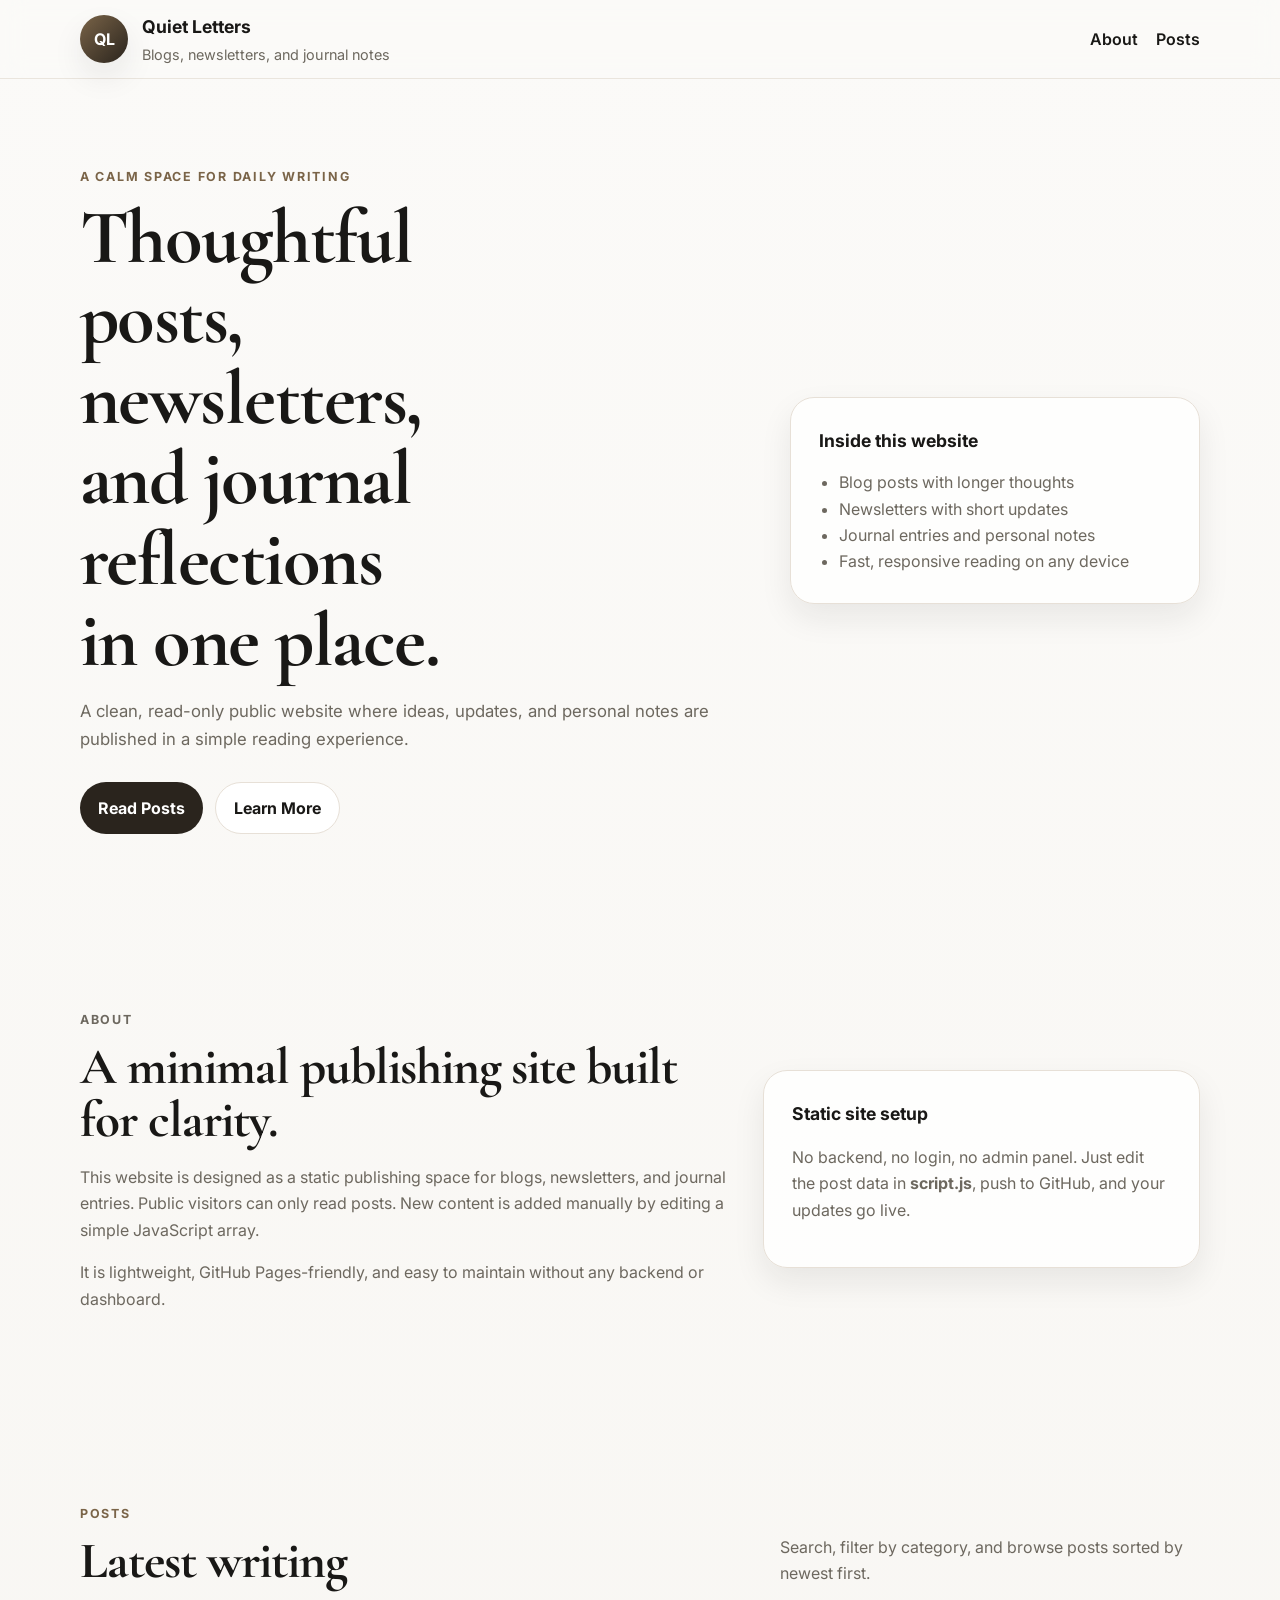
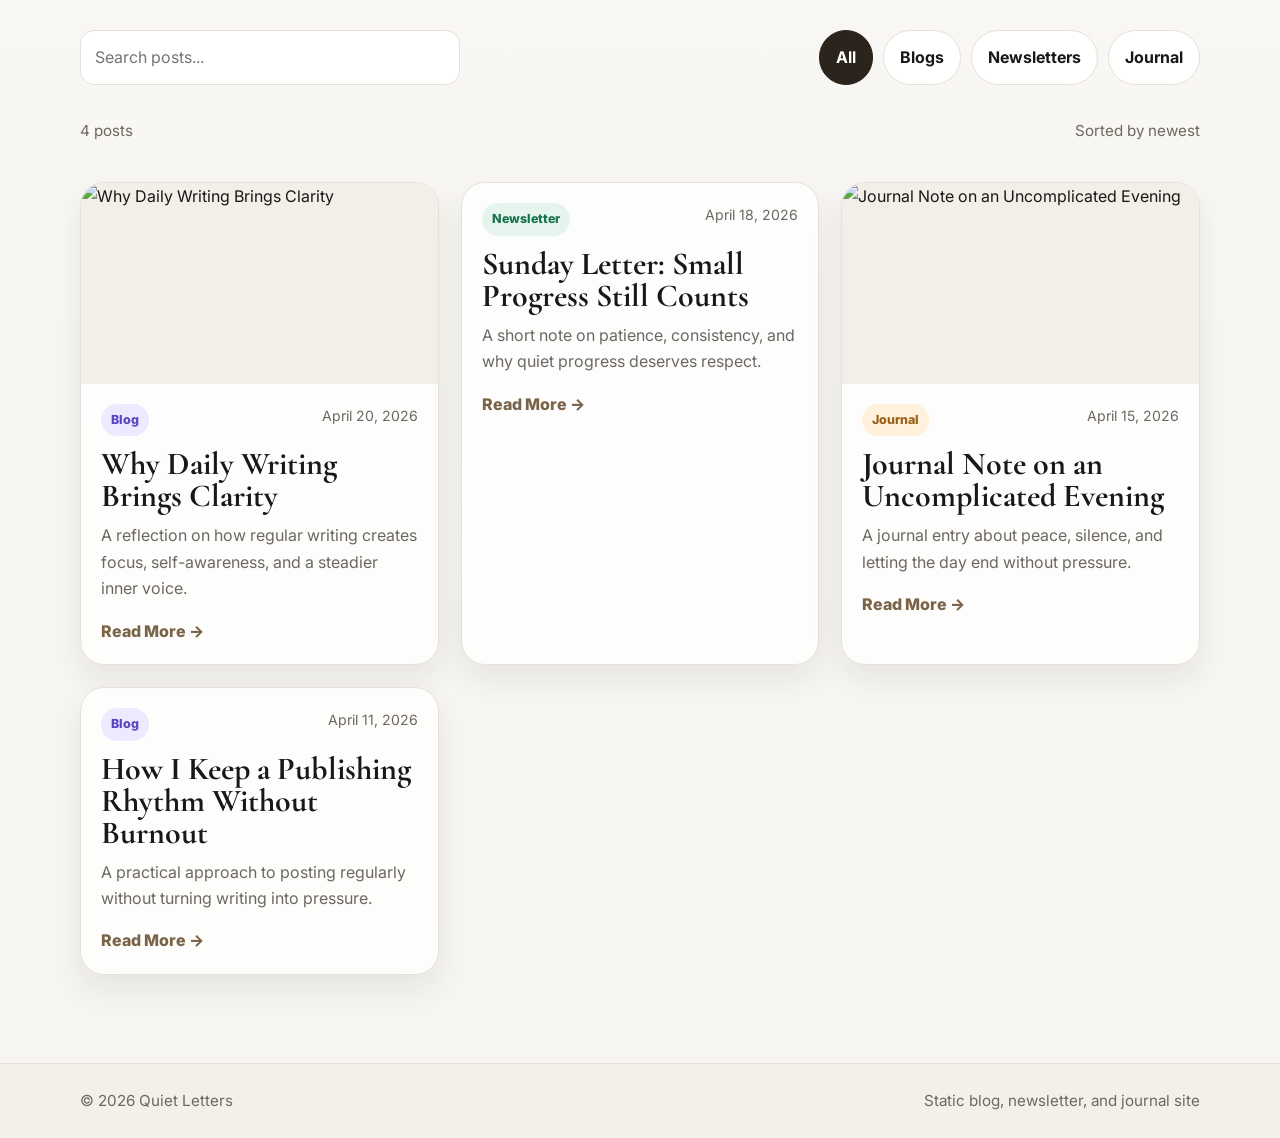
==== index.html @ f20b3880 "Landed code" ====
<!DOCTYPE html>
<html lang="en">
<head>
  <meta charset="UTF-8" />
  <meta name="viewport" content="width=device-width, initial-scale=1.0" />
  <title>Quiet Letters</title>
  <meta
    name="description"
    content="A minimal blog, newsletter, and journal website built as a static site."
  />
  <link rel="preconnect" href="https://fonts.googleapis.com" />
  <link rel="preconnect" href="https://fonts.gstatic.com" crossorigin />
  <link
    href="https://fonts.googleapis.com/css2?family=Inter:wght@400;500;600;700&family=Cormorant+Garamond:wght@500;600;700&display=swap"
    rel="stylesheet"
  />
  <link rel="stylesheet" href="style.css" />
</head>
<body>
  <header class="site-header">
    <div class="container nav">
      <a href="#top" class="brand">
        <span class="brand-mark">QL</span>
        <div>
          <h1>Quiet Letters</h1>
          <p>Blogs, newsletters, and journal notes</p>
        </div>
      </a>

      <nav class="nav-links">
        <a href="#about">About</a>
        <a href="#posts">Posts</a>
      </nav>
    </div>
  </header>

  <main id="top">
    <section class="hero section">
      <div class="container hero-grid">
        <div class="hero-copy">
          <p class="eyebrow">A calm space for daily writing</p>
          <h2>Thoughtful posts, newsletters, and journal reflections in one place.</h2>
          <p class="hero-text">
            A clean, read-only public website where ideas, updates, and personal notes
            are published in a simple reading experience.
          </p>
          <div class="hero-actions">
            <a class="btn btn-dark" href="#posts">Read Posts</a>
            <a class="btn btn-light" href="#about">Learn More</a>
          </div>
        </div>

        <aside class="hero-panel">
          <h3>Inside this website</h3>
          <ul>
            <li>Blog posts with longer thoughts</li>
            <li>Newsletters with short updates</li>
            <li>Journal entries and personal notes</li>
            <li>Fast, responsive reading on any device</li>
          </ul>
        </aside>
      </div>
    </section>

    <section id="about" class="section about">
      <div class="container about-grid">
        <div>
          <p class="eyebrow">About</p>
          <h2>A minimal publishing site built for clarity.</h2>
          <p>
            This website is designed as a static publishing space for blogs,
            newsletters, and journal entries. Public visitors can only read posts.
            New content is added manually by editing a simple JavaScript array.
          </p>
          <p>
            It is lightweight, GitHub Pages-friendly, and easy to maintain without
            any backend or dashboard.
          </p>
        </div>

        <div class="about-card">
          <h3>Static site setup</h3>
          <p>
            No backend, no login, no admin panel. Just edit the post data in
            <strong>script.js</strong>, push to GitHub, and your updates go live.
          </p>
        </div>
      </div>
    </section>

    <section id="posts" class="section posts-section">
      <div class="container">
        <div class="section-head">
          <div>
            <p class="eyebrow">Posts</p>
            <h2>Latest writing</h2>
          </div>
          <p class="section-subtext">
            Search, filter by category, and browse posts sorted by newest first.
          </p>
        </div>

        <div class="toolbar">
          <div class="search-wrap">
            <input
              type="text"
              id="searchInput"
              placeholder="Search posts..."
              aria-label="Search posts"
            />
          </div>

          <div class="filters" aria-label="Filter posts by category">
            <button class="filter-btn active" data-category="all">All</button>
            <button class="filter-btn" data-category="blog">Blogs</button>
            <button class="filter-btn" data-category="newsletter">Newsletters</button>
            <button class="filter-btn" data-category="journal">Journal</button>
          </div>
        </div>

        <div class="results-bar">
          <p id="resultsCount">0 posts</p>
          <p class="sort-note">Sorted by newest</p>
        </div>

        <div id="postsGrid" class="posts-grid"></div>
      </div>
    </section>
  </main>

  <div id="postModal" class="modal hidden" aria-hidden="true">
    <div class="modal-overlay" id="modalOverlay"></div>

    <div
      class="modal-content"
      role="dialog"
      aria-modal="true"
      aria-labelledby="modalTitle"
    >
      <button id="closeModalBtn" class="close-modal" aria-label="Close post">
        &times;
      </button>

      <article id="modalArticle" class="modal-article"></article>
    </div>
  </div>

  <footer class="site-footer">
    <div class="container footer-inner">
      <p>© 2026 Quiet Letters</p>
      <p>Static blog, newsletter, and journal site</p>
    </div>
  </footer>

  <script src="script.js"></script>
</body>
</html>
---- style.css ----
:root {
  --bg: #f7f5f1;
  --bg-soft: #fbfaf8;
  --surface: #ffffff;
  --surface-2: #f3efe8;
  --text: #191816;
  --muted: #6d685f;
  --line: #e7e0d7;
  --accent: #7a6448;
  --accent-dark: #2a241d;
  --shadow: 0 14px 32px rgba(25, 24, 22, 0.08);
  --radius-lg: 24px;
  --radius-md: 18px;
  --radius-sm: 12px;
  --container: 1120px;
  --transition: 180ms ease;
}

* {
  box-sizing: border-box;
}

html {
  scroll-behavior: smooth;
}

body {
  margin: 0;
  background: linear-gradient(to bottom, var(--bg-soft), var(--bg));
  color: var(--text);
  font-family: "Inter", sans-serif;
  line-height: 1.65;
}

img {
  max-width: 100%;
  display: block;
}

button,
input {
  font: inherit;
}

.container {
  width: min(var(--container), calc(100% - 32px));
  margin: 0 auto;
}

.section {
  padding: 88px 0;
}

.site-header {
  position: sticky;
  top: 0;
  z-index: 40;
  background: rgba(251, 250, 248, 0.82);
  backdrop-filter: blur(12px);
  border-bottom: 1px solid rgba(231, 224, 215, 0.8);
}

.nav {
  min-height: 78px;
  display: flex;
  align-items: center;
  justify-content: space-between;
  gap: 20px;
}

.brand {
  display: flex;
  align-items: center;
  gap: 14px;
  text-decoration: none;
  color: inherit;
}

.brand-mark {
  width: 48px;
  height: 48px;
  border-radius: 50%;
  display: grid;
  place-items: center;
  font-weight: 700;
  color: #fff;
  background: linear-gradient(135deg, var(--accent), var(--accent-dark));
  box-shadow: var(--shadow);
}

.brand h1 {
  margin: 0;
  font-size: 1.1rem;
}

.brand p {
  margin: 2px 0 0;
  color: var(--muted);
  font-size: 0.9rem;
}

.nav-links {
  display: flex;
  flex-wrap: wrap;
  gap: 18px;
}

.nav-links a {
  color: var(--text);
  text-decoration: none;
  font-weight: 600;
  position: relative;
}

.nav-links a::after {
  content: "";
  position: absolute;
  left: 0;
  bottom: -4px;
  width: 0;
  height: 1.5px;
  background: var(--accent-dark);
  transition: width var(--transition);
}

.nav-links a:hover::after {
  width: 100%;
}

.hero-grid,
.about-grid {
  display: grid;
  gap: 28px;
  align-items: center;
}

.hero-grid {
  grid-template-columns: 1.5fr 0.9fr;
}

.about-grid {
  grid-template-columns: 1.2fr 0.8fr;
}

.eyebrow {
  margin: 0 0 10px;
  text-transform: uppercase;
  letter-spacing: 0.14em;
  font-size: 0.78rem;
  font-weight: 700;
  color: var(--accent);
}

.hero-copy h2,
.about h2,
.section-head h2,
.modal-title {
  font-family: "Cormorant Garamond", serif;
  line-height: 1.05;
  letter-spacing: -0.02em;
}

.hero-copy h2 {
  margin: 0 0 16px;
  font-size: clamp(2.8rem, 6vw, 5rem);
  max-width: 10ch;
}

.hero-text {
  max-width: 650px;
  color: var(--muted);
  font-size: 1.05rem;
}

.hero-actions {
  display: flex;
  flex-wrap: wrap;
  gap: 12px;
  margin-top: 28px;
}

.btn {
  display: inline-flex;
  align-items: center;
  justify-content: center;
  border-radius: 999px;
  padding: 12px 18px;
  text-decoration: none;
  font-weight: 700;
  transition: transform var(--transition), background var(--transition), color var(--transition);
}

.btn:hover {
  transform: translateY(-2px);
}

.btn-dark {
  background: var(--accent-dark);
  color: #fff;
}

.btn-light {
  background: var(--surface);
  color: var(--text);
  border: 1px solid var(--line);
}

.hero-panel,
.about-card,
.post-card,
.modal-content {
  background: rgba(255, 255, 255, 0.82);
  border: 1px solid var(--line);
  box-shadow: var(--shadow);
}

.hero-panel,
.about-card {
  border-radius: var(--radius-lg);
  padding: 28px;
}

.hero-panel h3,
.about-card h3 {
  margin-top: 0;
  margin-bottom: 14px;
  font-size: 1.1rem;
}

.hero-panel ul {
  margin: 0;
  padding-left: 20px;
  color: var(--muted);
}

.about h2,
.section-head h2 {
  margin: 0 0 14px;
  font-size: clamp(2.2rem, 4vw, 3.2rem);
}

.about p,
.about-card p,
.section-subtext {
  color: var(--muted);
}

.section-head {
  display: flex;
  justify-content: space-between;
  gap: 20px;
  align-items: end;
  margin-bottom: 28px;
}

.section-subtext {
  max-width: 420px;
}

.toolbar {
  display: flex;
  flex-wrap: wrap;
  justify-content: space-between;
  gap: 16px;
  margin-bottom: 18px;
}

.search-wrap {
  flex: 1 1 280px;
  max-width: 380px;
}

.search-wrap input {
  width: 100%;
  border: 1px solid var(--line);
  background: var(--surface);
  color: var(--text);
  border-radius: 14px;
  padding: 13px 14px;
  outline: none;
  transition: border-color var(--transition), box-shadow var(--transition);
}

.search-wrap input:focus {
  border-color: var(--accent);
  box-shadow: 0 0 0 4px rgba(122, 100, 72, 0.08);
}

.filters {
  display: flex;
  flex-wrap: wrap;
  gap: 10px;
}

.filter-btn {
  border: 1px solid var(--line);
  background: var(--surface);
  color: var(--text);
  border-radius: 999px;
  padding: 10px 16px;
  font-weight: 700;
  cursor: pointer;
  transition: background var(--transition), color var(--transition), transform var(--transition);
}

.filter-btn:hover {
  transform: translateY(-1px);
}

.filter-btn.active {
  background: var(--accent-dark);
  color: #fff;
  border-color: var(--accent-dark);
}

.results-bar {
  display: flex;
  justify-content: space-between;
  gap: 12px;
  align-items: center;
  margin-bottom: 24px;
  color: var(--muted);
  font-size: 0.95rem;
}

.posts-grid {
  display: grid;
  grid-template-columns: repeat(3, minmax(0, 1fr));
  gap: 22px;
}

.post-card {
  border-radius: var(--radius-lg);
  overflow: hidden;
  transition: transform var(--transition), box-shadow var(--transition);
}

.post-card:hover {
  transform: translateY(-4px);
  box-shadow: 0 18px 36px rgba(25, 24, 22, 0.11);
}

.post-image-wrap {
  aspect-ratio: 16 / 9;
  background: var(--surface-2);
  overflow: hidden;
}

.post-image {
  width: 100%;
  height: 100%;
  object-fit: cover;
}

.post-body {
  padding: 20px;
}

.post-meta {
  display: flex;
  flex-wrap: wrap;
  justify-content: space-between;
  gap: 10px;
  margin-bottom: 12px;
}

.category-tag {
  display: inline-flex;
  align-items: center;
  border-radius: 999px;
  padding: 6px 10px;
  font-size: 0.78rem;
  font-weight: 800;
  text-transform: capitalize;
}

.category-tag.blog {
  background: #ede9ff;
  color: #5a43c2;
}

.category-tag.newsletter {
  background: #e5f5ed;
  color: #17734d;
}

.category-tag.journal {
  background: #fff1dc;
  color: #9a5f16;
}

.post-date {
  color: var(--muted);
  font-size: 0.88rem;
}

.post-title {
  margin: 0 0 10px;
  font-family: "Cormorant Garamond", serif;
  font-size: 2rem;
  line-height: 1;
}

.post-excerpt {
  margin: 0 0 16px;
  color: var(--muted);
}

.read-btn {
  border: 0;
  background: transparent;
  color: var(--accent);
  font-weight: 800;
  cursor: pointer;
  padding: 0;
}

.read-btn:hover {
  color: var(--accent-dark);
}

.empty-state {
  grid-column: 1 / -1;
  border: 1px dashed var(--line);
  border-radius: var(--radius-lg);
  padding: 42px 20px;
  text-align: center;
  background: rgba(255, 255, 255, 0.6);
}

.empty-state h3 {
  margin-top: 0;
  margin-bottom: 8px;
  font-size: 1.2rem;
}

.empty-state p {
  margin: 0;
  color: var(--muted);
}

.modal {
  position: fixed;
  inset: 0;
  z-index: 100;
}

.modal.hidden {
  display: none;
}

.modal-overlay {
  position: absolute;
  inset: 0;
  background: rgba(20, 18, 16, 0.55);
}

.modal-content {
  position: relative;
  z-index: 1;
  width: min(860px, calc(100% - 24px));
  max-height: calc(100vh - 32px);
  margin: 16px auto;
  overflow: auto;
  border-radius: 28px;
  padding: 28px;
}

.close-modal {
  position: absolute;
  top: 12px;
  right: 16px;
  border: 0;
  background: transparent;
  color: var(--muted);
  font-size: 2rem;
  cursor: pointer;
}

.modal-meta {
  display: flex;
  flex-wrap: wrap;
  gap: 12px;
  align-items: center;
  margin-bottom: 14px;
}

.modal-title {
  margin: 0 0 10px;
  font-size: clamp(2.2rem, 4vw, 3.4rem);
}

.modal-date {
  margin: 0 0 18px;
  color: var(--muted);
}

.modal-image-wrap {
  border-radius: 18px;
  overflow: hidden;
  background: var(--surface-2);
  margin-bottom: 22px;
}

.modal-content-text {
  white-space: pre-line;
  font-size: 1.03rem;
}

.site-footer {
  border-top: 1px solid var(--line);
  background: rgba(243, 239, 232, 0.8);
}

.footer-inner {
  min-height: 74px;
  display: flex;
  justify-content: space-between;
  gap: 10px;
  align-items: center;
  flex-wrap: wrap;
  color: var(--muted);
  font-size: 0.95rem;
}

@media (max-width: 960px) {
  .hero-grid,
  .about-grid,
  .posts-grid {
    grid-template-columns: 1fr;
  }

  .section-head {
    align-items: start;
    flex-direction: column;
  }
}

@media (max-width: 640px) {
  .section {
    padding: 68px 0;
  }

  .nav {
    padding: 14px 0;
    align-items: flex-start;
    flex-direction: column;
  }

  .hero-copy h2 {
    max-width: none;
  }

  .results-bar {
    align-items: flex-start;
    flex-direction: column;
  }

  .modal-content {
    padding: 22px 18px;
  }

  .post-title {
    font-size: 1.8rem;
  }
}
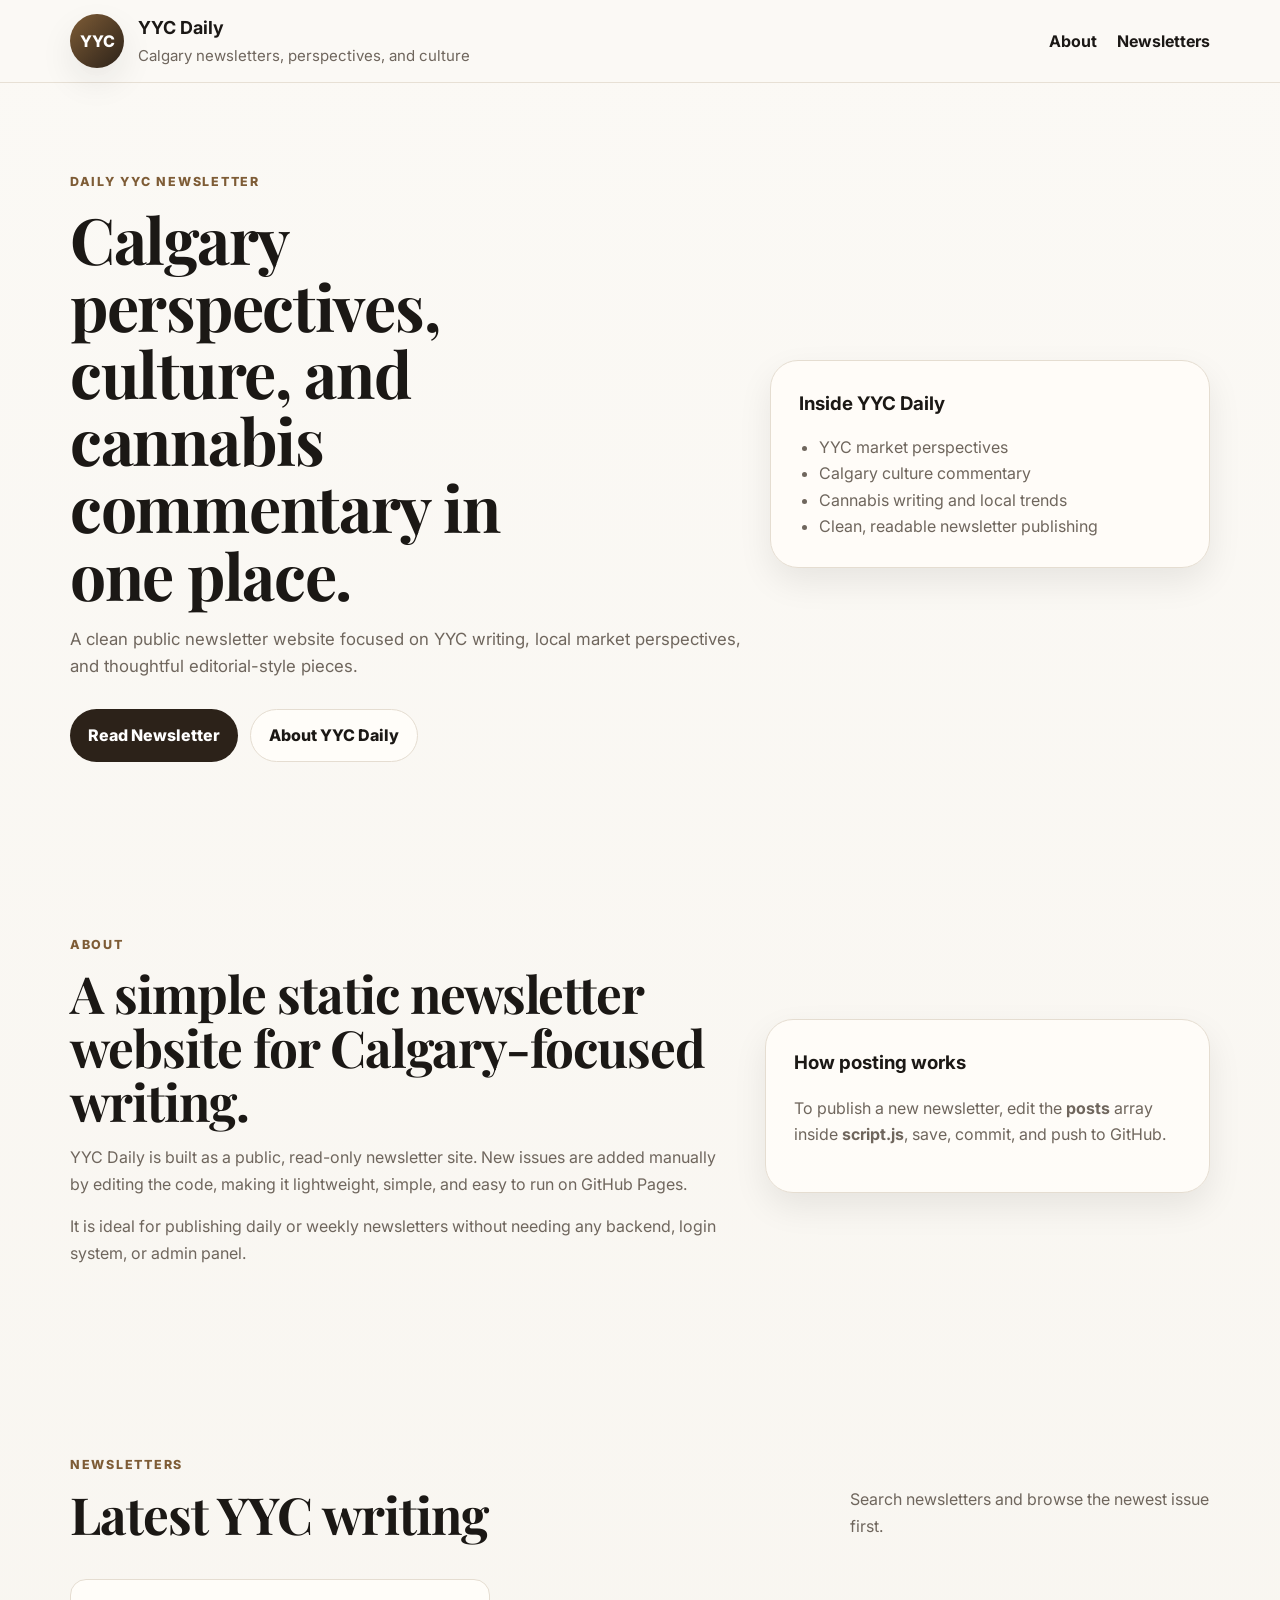
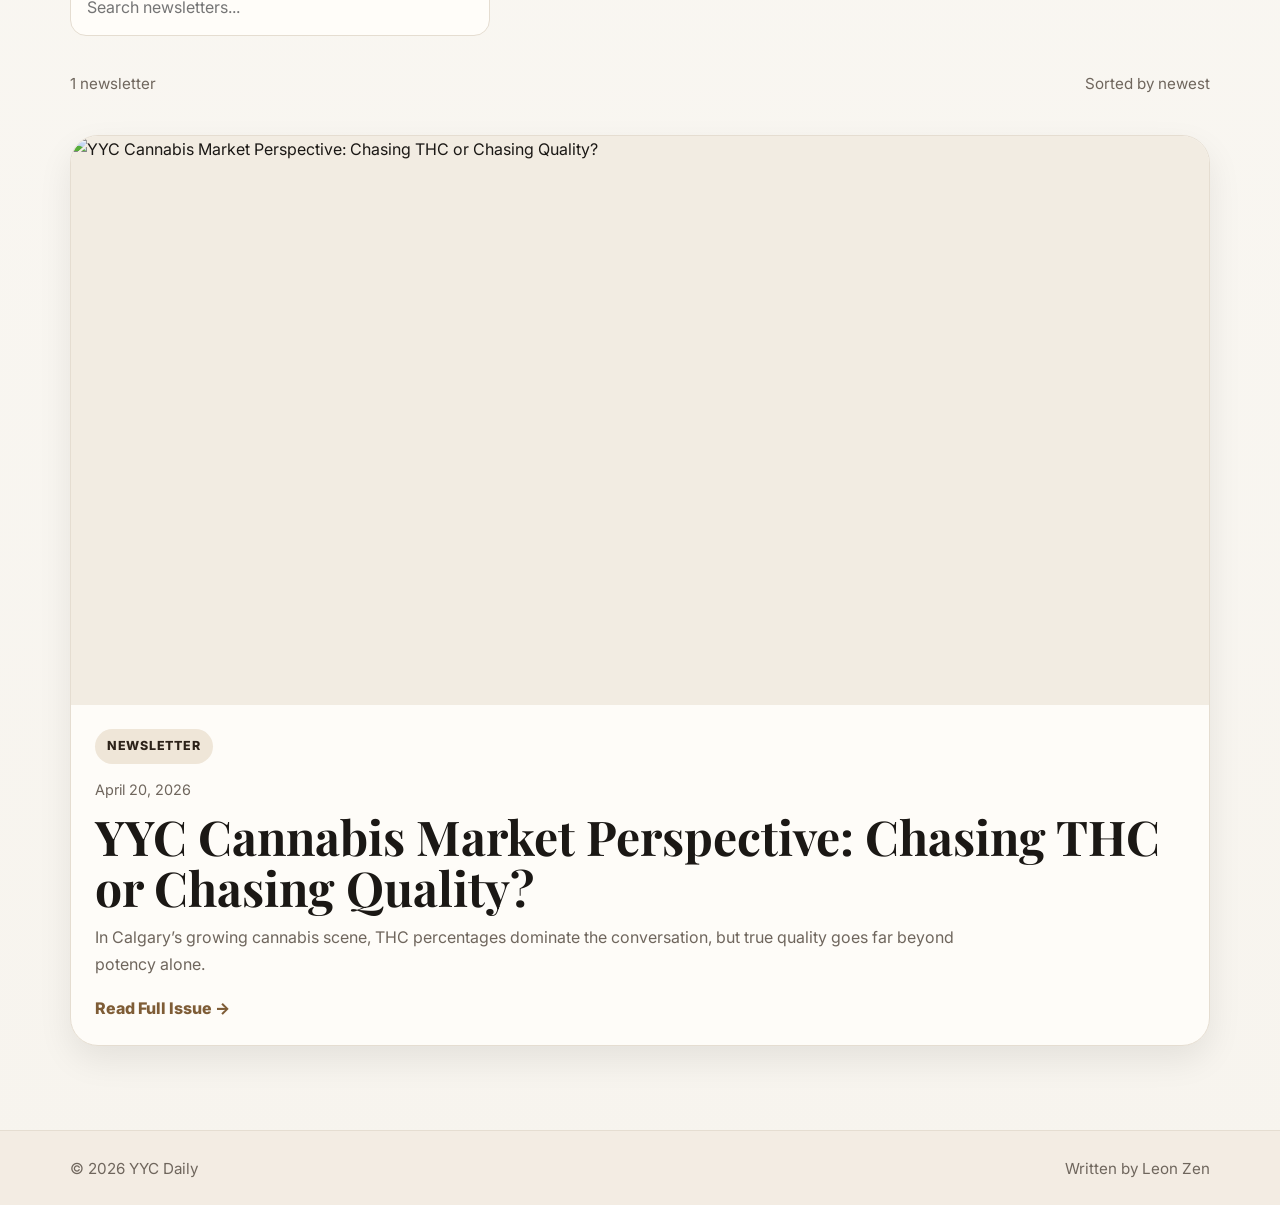
==== commit 59326049: "new deployment" ====
--- a/index.html
+++ b/index.html
@@ -3,124 +3,124 @@
 <head>
   <meta charset="UTF-8" />
   <meta name="viewport" content="width=device-width, initial-scale=1.0" />
-  <title>Quiet Letters</title>
+
+  <title>YYC Daily | Calgary Newsletter</title>
   <meta
     name="description"
-    content="A minimal blog, newsletter, and journal website built as a static site."
+    content="YYC Daily is a Calgary-focused newsletter featuring local perspective, cannabis commentary, culture, and thoughtful writing."
   />
+  <meta
+    name="keywords"
+    content="YYC newsletter, Calgary newsletter, cannabis Calgary, local newsletter, Leon Zen"
+  />
+  <meta name="author" content="Leon Zen" />
+
   <link rel="preconnect" href="https://fonts.googleapis.com" />
   <link rel="preconnect" href="https://fonts.gstatic.com" crossorigin />
   <link
-    href="https://fonts.googleapis.com/css2?family=Inter:wght@400;500;600;700&family=Cormorant+Garamond:wght@500;600;700&display=swap"
+    href="https://fonts.googleapis.com/css2?family=Inter:wght@400;500;600;700;800&family=Playfair+Display:wght@600;700;800&display=swap"
     rel="stylesheet"
   />
-  <link rel="stylesheet" href="style.css" />
+
+  <link rel="stylesheet" href="style.css?v=1" />
 </head>
 <body>
   <header class="site-header">
     <div class="container nav">
       <a href="#top" class="brand">
-        <span class="brand-mark">QL</span>
-        <div>
-          <h1>Quiet Letters</h1>
-          <p>Blogs, newsletters, and journal notes</p>
+        <div class="brand-badge">YYC</div>
+        <div class="brand-copy">
+          <h1>YYC Daily</h1>
+          <p>Calgary newsletters, perspectives, and culture</p>
         </div>
       </a>
 
       <nav class="nav-links">
         <a href="#about">About</a>
-        <a href="#posts">Posts</a>
+        <a href="#newsletters">Newsletters</a>
       </nav>
     </div>
   </header>
 
   <main id="top">
-    <section class="hero section">
+    <section class="hero">
       <div class="container hero-grid">
-        <div class="hero-copy">
-          <p class="eyebrow">A calm space for daily writing</p>
-          <h2>Thoughtful posts, newsletters, and journal reflections in one place.</h2>
+        <div class="hero-content">
+          <span class="eyebrow">Daily YYC newsletter</span>
+          <h2>Calgary perspectives, culture, and cannabis commentary in one place.</h2>
           <p class="hero-text">
-            A clean, read-only public website where ideas, updates, and personal notes
-            are published in a simple reading experience.
+            A clean public newsletter website focused on YYC writing, local market
+            perspectives, and thoughtful editorial-style pieces.
           </p>
+
           <div class="hero-actions">
-            <a class="btn btn-dark" href="#posts">Read Posts</a>
-            <a class="btn btn-light" href="#about">Learn More</a>
+            <a href="#newsletters" class="btn btn-dark">Read Newsletter</a>
+            <a href="#about" class="btn btn-light">About YYC Daily</a>
           </div>
         </div>
 
-        <aside class="hero-panel">
-          <h3>Inside this website</h3>
+        <div class="hero-card">
+          <h3>Inside YYC Daily</h3>
           <ul>
-            <li>Blog posts with longer thoughts</li>
-            <li>Newsletters with short updates</li>
-            <li>Journal entries and personal notes</li>
-            <li>Fast, responsive reading on any device</li>
+            <li>YYC market perspectives</li>
+            <li>Calgary culture commentary</li>
+            <li>Cannabis writing and local trends</li>
+            <li>Clean, readable newsletter publishing</li>
           </ul>
-        </aside>
+        </div>
       </div>
     </section>
 
-    <section id="about" class="section about">
+    <section id="about" class="about-section">
       <div class="container about-grid">
         <div>
-          <p class="eyebrow">About</p>
-          <h2>A minimal publishing site built for clarity.</h2>
+          <span class="eyebrow">About</span>
+          <h2>A simple static newsletter website for Calgary-focused writing.</h2>
           <p>
-            This website is designed as a static publishing space for blogs,
-            newsletters, and journal entries. Public visitors can only read posts.
-            New content is added manually by editing a simple JavaScript array.
+            YYC Daily is built as a public, read-only newsletter site. New issues are
+            added manually by editing the code, making it lightweight, simple, and
+            easy to run on GitHub Pages.
           </p>
           <p>
-            It is lightweight, GitHub Pages-friendly, and easy to maintain without
-            any backend or dashboard.
+            It is ideal for publishing daily or weekly newsletters without needing any
+            backend, login system, or admin panel.
           </p>
         </div>
 
         <div class="about-card">
-          <h3>Static site setup</h3>
+          <h3>How posting works</h3>
           <p>
-            No backend, no login, no admin panel. Just edit the post data in
-            <strong>script.js</strong>, push to GitHub, and your updates go live.
+            To publish a new newsletter, edit the <strong>posts</strong> array inside
+            <strong>script.js</strong>, save, commit, and push to GitHub.
           </p>
         </div>
       </div>
     </section>
 
-    <section id="posts" class="section posts-section">
+    <section id="newsletters" class="newsletters-section">
       <div class="container">
         <div class="section-head">
           <div>
-            <p class="eyebrow">Posts</p>
-            <h2>Latest writing</h2>
+            <span class="eyebrow">Newsletters</span>
+            <h2>Latest YYC writing</h2>
           </div>
-          <p class="section-subtext">
-            Search, filter by category, and browse posts sorted by newest first.
+          <p class="section-note">
+            Search newsletters and browse the newest issue first.
           </p>
         </div>
 
-        <div class="toolbar">
-          <div class="search-wrap">
-            <input
-              type="text"
-              id="searchInput"
-              placeholder="Search posts..."
-              aria-label="Search posts"
-            />
-          </div>
-
-          <div class="filters" aria-label="Filter posts by category">
-            <button class="filter-btn active" data-category="all">All</button>
-            <button class="filter-btn" data-category="blog">Blogs</button>
-            <button class="filter-btn" data-category="newsletter">Newsletters</button>
-            <button class="filter-btn" data-category="journal">Journal</button>
-          </div>
+        <div class="search-wrap">
+          <input
+            type="text"
+            id="searchInput"
+            placeholder="Search newsletters..."
+            aria-label="Search newsletters"
+          />
         </div>
 
-        <div class="results-bar">
-          <p id="resultsCount">0 posts</p>
-          <p class="sort-note">Sorted by newest</p>
+        <div class="results-row">
+          <p id="resultsCount">0 newsletters</p>
+          <p>Sorted by newest</p>
         </div>
 
         <div id="postsGrid" class="posts-grid"></div>
@@ -129,29 +129,24 @@
   </main>
 
   <div id="postModal" class="modal hidden" aria-hidden="true">
-    <div class="modal-overlay" id="modalOverlay"></div>
+    <div id="modalOverlay" class="modal-overlay"></div>
 
-    <div
-      class="modal-content"
-      role="dialog"
-      aria-modal="true"
-      aria-labelledby="modalTitle"
-    >
-      <button id="closeModalBtn" class="close-modal" aria-label="Close post">
+    <div class="modal-content" role="dialog" aria-modal="true" aria-labelledby="modalTitle">
+      <button id="closeModalBtn" class="close-modal" aria-label="Close newsletter">
         &times;
       </button>
 
-      <article id="modalArticle" class="modal-article"></article>
+      <article id="modalArticle"></article>
     </div>
   </div>
 
   <footer class="site-footer">
     <div class="container footer-inner">
-      <p>© 2026 Quiet Letters</p>
-      <p>Static blog, newsletter, and journal site</p>
+      <p>© 2026 YYC Daily</p>
+      <p>Written by Leon Zen</p>
     </div>
   </footer>
 
-  <script src="script.js"></script>
+  <script src="script.js?v=1"></script>
 </body>
 </html>
--- a/style.css
+++ b/style.css
@@ -1,18 +1,19 @@
 :root {
-  --bg: #f7f5f1;
-  --bg-soft: #fbfaf8;
-  --surface: #ffffff;
-  --surface-2: #f3efe8;
-  --text: #191816;
-  --muted: #6d685f;
-  --line: #e7e0d7;
-  --accent: #7a6448;
-  --accent-dark: #2a241d;
-  --shadow: 0 14px 32px rgba(25, 24, 22, 0.08);
-  --radius-lg: 24px;
-  --radius-md: 18px;
+  --bg: #f7f4ee;
+  --surface: #fffdf9;
+  --surface-soft: #f2ece2;
+  --text: #1b1815;
+  --muted: #6f665d;
+  --line: #e5ddd1;
+  --accent: #7e5c36;
+  --accent-dark: #2c2219;
+  --accent-soft: #efe6d8;
+  --shadow: 0 14px 34px rgba(0, 0, 0, 0.08);
+  --radius-xl: 28px;
+  --radius-lg: 22px;
+  --radius-md: 16px;
   --radius-sm: 12px;
-  --container: 1120px;
+  --container: 1140px;
   --transition: 180ms ease;
 }
 
@@ -26,7 +27,7 @@
 
 body {
   margin: 0;
-  background: linear-gradient(to bottom, var(--bg-soft), var(--bg));
+  background: linear-gradient(to bottom, #fbf9f5, var(--bg));
   color: var(--text);
   font-family: "Inter", sans-serif;
   line-height: 1.65;
@@ -47,21 +48,17 @@
   margin: 0 auto;
 }
 
-.section {
-  padding: 88px 0;
-}
-
 .site-header {
   position: sticky;
   top: 0;
-  z-index: 40;
-  background: rgba(251, 250, 248, 0.82);
+  z-index: 100;
+  background: rgba(251, 249, 245, 0.9);
   backdrop-filter: blur(12px);
-  border-bottom: 1px solid rgba(231, 224, 215, 0.8);
+  border-bottom: 1px solid rgba(229, 221, 209, 0.9);
 }
 
 .nav {
-  min-height: 78px;
+  min-height: 82px;
   display: flex;
   align-items: center;
   justify-content: space-between;
@@ -76,55 +73,45 @@
   color: inherit;
 }
 
-.brand-mark {
-  width: 48px;
-  height: 48px;
+.brand-badge {
+  width: 54px;
+  height: 54px;
   border-radius: 50%;
   display: grid;
   place-items: center;
-  font-weight: 700;
+  font-weight: 800;
   color: #fff;
   background: linear-gradient(135deg, var(--accent), var(--accent-dark));
   box-shadow: var(--shadow);
 }
 
-.brand h1 {
+.brand-copy h1 {
   margin: 0;
-  font-size: 1.1rem;
-}
-
-.brand p {
+  font-size: 1.12rem;
+}
+
+.brand-copy p {
   margin: 2px 0 0;
   color: var(--muted);
-  font-size: 0.9rem;
+  font-size: 0.94rem;
 }
 
 .nav-links {
   display: flex;
+  gap: 20px;
   flex-wrap: wrap;
-  gap: 18px;
 }
 
 .nav-links a {
+  text-decoration: none;
   color: var(--text);
-  text-decoration: none;
-  font-weight: 600;
-  position: relative;
-}
-
-.nav-links a::after {
-  content: "";
-  position: absolute;
-  left: 0;
-  bottom: -4px;
-  width: 0;
-  height: 1.5px;
-  background: var(--accent-dark);
-  transition: width var(--transition);
-}
-
-.nav-links a:hover::after {
-  width: 100%;
+  font-weight: 700;
+}
+
+.hero,
+.about-section,
+.newsletters-section {
+  padding: 84px 0;
 }
 
 .hero-grid,
@@ -135,7 +122,7 @@
 }
 
 .hero-grid {
-  grid-template-columns: 1.5fr 0.9fr;
+  grid-template-columns: 1.45fr 0.95fr;
 }
 
 .about-grid {
@@ -143,39 +130,47 @@
 }
 
 .eyebrow {
-  margin: 0 0 10px;
+  display: inline-block;
+  margin-bottom: 12px;
   text-transform: uppercase;
   letter-spacing: 0.14em;
   font-size: 0.78rem;
-  font-weight: 700;
+  font-weight: 800;
   color: var(--accent);
 }
 
-.hero-copy h2,
-.about h2,
+.hero-content h2,
+.about-section h2,
 .section-head h2,
 .modal-title {
-  font-family: "Cormorant Garamond", serif;
+  font-family: "Playfair Display", serif;
   line-height: 1.05;
   letter-spacing: -0.02em;
 }
 
-.hero-copy h2 {
-  margin: 0 0 16px;
-  font-size: clamp(2.8rem, 6vw, 5rem);
-  max-width: 10ch;
+.hero-content h2 {
+  margin: 0 0 18px;
+  font-size: clamp(2.7rem, 5vw, 4.8rem);
+  max-width: 12ch;
+}
+
+.hero-text,
+.about-section p,
+.section-note,
+.about-card p,
+.hero-card li {
+  color: var(--muted);
 }
 
 .hero-text {
-  max-width: 650px;
-  color: var(--muted);
+  max-width: 680px;
   font-size: 1.05rem;
 }
 
 .hero-actions {
   display: flex;
+  gap: 12px;
   flex-wrap: wrap;
-  gap: 12px;
   margin-top: 28px;
 }
 
@@ -183,15 +178,16 @@
   display: inline-flex;
   align-items: center;
   justify-content: center;
+  padding: 12px 18px;
   border-radius: 999px;
-  padding: 12px 18px;
+  font-weight: 800;
   text-decoration: none;
-  font-weight: 700;
-  transition: transform var(--transition), background var(--transition), color var(--transition);
+  transition: transform var(--transition), opacity var(--transition);
 }
 
 .btn:hover {
   transform: translateY(-2px);
+  opacity: 0.96;
 }
 
 .btn-dark {
@@ -205,44 +201,36 @@
   border: 1px solid var(--line);
 }
 
-.hero-panel,
+.hero-card,
 .about-card,
 .post-card,
 .modal-content {
-  background: rgba(255, 255, 255, 0.82);
+  background: rgba(255, 253, 249, 0.92);
   border: 1px solid var(--line);
   box-shadow: var(--shadow);
 }
 
-.hero-panel,
+.hero-card,
 .about-card {
-  border-radius: var(--radius-lg);
+  border-radius: var(--radius-xl);
   padding: 28px;
 }
 
-.hero-panel h3,
+.hero-card h3,
 .about-card h3 {
   margin-top: 0;
   margin-bottom: 14px;
-  font-size: 1.1rem;
-}
-
-.hero-panel ul {
+}
+
+.hero-card ul {
   margin: 0;
   padding-left: 20px;
-  color: var(--muted);
-}
-
-.about h2,
+}
+
+.about-section h2,
 .section-head h2 {
   margin: 0 0 14px;
-  font-size: clamp(2.2rem, 4vw, 3.2rem);
-}
-
-.about p,
-.about-card p,
-.section-subtext {
-  color: var(--muted);
+  font-size: clamp(2.1rem, 4vw, 3.2rem);
 }
 
 .section-head {
@@ -250,70 +238,34 @@
   justify-content: space-between;
   gap: 20px;
   align-items: end;
-  margin-bottom: 28px;
-}
-
-.section-subtext {
-  max-width: 420px;
-}
-
-.toolbar {
-  display: flex;
-  flex-wrap: wrap;
-  justify-content: space-between;
-  gap: 16px;
-  margin-bottom: 18px;
+  margin-bottom: 24px;
+}
+
+.section-note {
+  max-width: 360px;
 }
 
 .search-wrap {
-  flex: 1 1 280px;
-  max-width: 380px;
+  width: min(420px, 100%);
+  margin-bottom: 20px;
 }
 
 .search-wrap input {
   width: 100%;
+  padding: 14px 16px;
+  border-radius: 16px;
   border: 1px solid var(--line);
+  outline: none;
   background: var(--surface);
-  color: var(--text);
-  border-radius: 14px;
-  padding: 13px 14px;
-  outline: none;
   transition: border-color var(--transition), box-shadow var(--transition);
 }
 
 .search-wrap input:focus {
   border-color: var(--accent);
-  box-shadow: 0 0 0 4px rgba(122, 100, 72, 0.08);
-}
-
-.filters {
-  display: flex;
-  flex-wrap: wrap;
-  gap: 10px;
-}
-
-.filter-btn {
-  border: 1px solid var(--line);
-  background: var(--surface);
-  color: var(--text);
-  border-radius: 999px;
-  padding: 10px 16px;
-  font-weight: 700;
-  cursor: pointer;
-  transition: background var(--transition), color var(--transition), transform var(--transition);
-}
-
-.filter-btn:hover {
-  transform: translateY(-1px);
-}
-
-.filter-btn.active {
-  background: var(--accent-dark);
-  color: #fff;
-  border-color: var(--accent-dark);
-}
-
-.results-bar {
+  box-shadow: 0 0 0 4px rgba(126, 92, 54, 0.08);
+}
+
+.results-row {
   display: flex;
   justify-content: space-between;
   gap: 12px;
@@ -325,24 +277,24 @@
 
 .posts-grid {
   display: grid;
-  grid-template-columns: repeat(3, minmax(0, 1fr));
-  gap: 22px;
+  grid-template-columns: 1fr;
+  gap: 24px;
 }
 
 .post-card {
-  border-radius: var(--radius-lg);
   overflow: hidden;
+  border-radius: var(--radius-xl);
   transition: transform var(--transition), box-shadow var(--transition);
 }
 
 .post-card:hover {
   transform: translateY(-4px);
-  box-shadow: 0 18px 36px rgba(25, 24, 22, 0.11);
+  box-shadow: 0 18px 36px rgba(0, 0, 0, 0.1);
 }
 
 .post-image-wrap {
-  aspect-ratio: 16 / 9;
-  background: var(--surface-2);
+  aspect-ratio: 16 / 8;
+  background: var(--surface-soft);
   overflow: hidden;
 }
 
@@ -353,61 +305,51 @@
 }
 
 .post-body {
-  padding: 20px;
+  padding: 24px;
+}
+
+.post-label {
+  display: inline-block;
+  margin-bottom: 14px;
+  padding: 7px 12px;
+  border-radius: 999px;
+  background: var(--accent-soft);
+  color: var(--accent-dark);
+  font-size: 0.78rem;
+  font-weight: 800;
+  text-transform: uppercase;
+  letter-spacing: 0.06em;
 }
 
 .post-meta {
   display: flex;
-  flex-wrap: wrap;
   justify-content: space-between;
   gap: 10px;
-  margin-bottom: 12px;
-}
-
-.category-tag {
-  display: inline-flex;
-  align-items: center;
-  border-radius: 999px;
-  padding: 6px 10px;
-  font-size: 0.78rem;
-  font-weight: 800;
-  text-transform: capitalize;
-}
-
-.category-tag.blog {
-  background: #ede9ff;
-  color: #5a43c2;
-}
-
-.category-tag.newsletter {
-  background: #e5f5ed;
-  color: #17734d;
-}
-
-.category-tag.journal {
-  background: #fff1dc;
-  color: #9a5f16;
+  align-items: center;
+  flex-wrap: wrap;
+  margin-bottom: 10px;
 }
 
 .post-date {
   color: var(--muted);
-  font-size: 0.88rem;
+  font-size: 0.9rem;
 }
 
 .post-title {
-  margin: 0 0 10px;
-  font-family: "Cormorant Garamond", serif;
-  font-size: 2rem;
-  line-height: 1;
+  margin: 0 0 12px;
+  font-family: "Playfair Display", serif;
+  font-size: clamp(2rem, 4vw, 3rem);
+  line-height: 1.05;
 }
 
 .post-excerpt {
-  margin: 0 0 16px;
-  color: var(--muted);
+  margin: 0 0 18px;
+  color: var(--muted);
+  max-width: 900px;
 }
 
 .read-btn {
-  border: 0;
+  border: none;
   background: transparent;
   color: var(--accent);
   font-weight: 800;
@@ -420,48 +362,37 @@
 }
 
 .empty-state {
-  grid-column: 1 / -1;
+  text-align: center;
+  padding: 42px 20px;
   border: 1px dashed var(--line);
-  border-radius: var(--radius-lg);
-  padding: 42px 20px;
-  text-align: center;
+  border-radius: var(--radius-xl);
   background: rgba(255, 255, 255, 0.6);
-}
-
-.empty-state h3 {
-  margin-top: 0;
-  margin-bottom: 8px;
-  font-size: 1.2rem;
-}
-
-.empty-state p {
-  margin: 0;
   color: var(--muted);
 }
 
 .modal {
   position: fixed;
   inset: 0;
-  z-index: 100;
-}
-
-.modal.hidden {
+  z-index: 200;
+}
+
+.hidden {
   display: none;
 }
 
 .modal-overlay {
   position: absolute;
   inset: 0;
-  background: rgba(20, 18, 16, 0.55);
+  background: rgba(18, 15, 13, 0.58);
 }
 
 .modal-content {
   position: relative;
-  z-index: 1;
-  width: min(860px, calc(100% - 24px));
+  z-index: 2;
+  width: min(900px, calc(100% - 24px));
   max-height: calc(100vh - 32px);
+  overflow-y: auto;
   margin: 16px auto;
-  overflow: auto;
   border-radius: 28px;
   padding: 28px;
 }
@@ -470,54 +401,59 @@
   position: absolute;
   top: 12px;
   right: 16px;
-  border: 0;
+  border: none;
   background: transparent;
-  color: var(--muted);
   font-size: 2rem;
+  color: var(--muted);
   cursor: pointer;
 }
 
-.modal-meta {
-  display: flex;
-  flex-wrap: wrap;
-  gap: 12px;
-  align-items: center;
+.modal-label {
+  display: inline-block;
   margin-bottom: 14px;
+  padding: 7px 12px;
+  border-radius: 999px;
+  background: var(--accent-soft);
+  color: var(--accent-dark);
+  font-size: 0.78rem;
+  font-weight: 800;
+  text-transform: uppercase;
+  letter-spacing: 0.06em;
 }
 
 .modal-title {
   margin: 0 0 10px;
-  font-size: clamp(2.2rem, 4vw, 3.4rem);
+  font-size: clamp(2.2rem, 4vw, 3.6rem);
 }
 
 .modal-date {
-  margin: 0 0 18px;
+  margin: 0 0 20px;
   color: var(--muted);
 }
 
 .modal-image-wrap {
+  margin-bottom: 22px;
   border-radius: 18px;
   overflow: hidden;
-  background: var(--surface-2);
-  margin-bottom: 22px;
+  background: var(--surface-soft);
 }
 
 .modal-content-text {
   white-space: pre-line;
-  font-size: 1.03rem;
+  font-size: 1.05rem;
 }
 
 .site-footer {
   border-top: 1px solid var(--line);
-  background: rgba(243, 239, 232, 0.8);
+  background: rgba(242, 236, 226, 0.85);
 }
 
 .footer-inner {
   min-height: 74px;
   display: flex;
   justify-content: space-between;
+  align-items: center;
   gap: 10px;
-  align-items: center;
   flex-wrap: wrap;
   color: var(--muted);
   font-size: 0.95rem;
@@ -525,42 +461,35 @@
 
 @media (max-width: 960px) {
   .hero-grid,
-  .about-grid,
-  .posts-grid {
+  .about-grid {
     grid-template-columns: 1fr;
   }
 
   .section-head {
+    flex-direction: column;
     align-items: start;
-    flex-direction: column;
   }
 }
 
 @media (max-width: 640px) {
-  .section {
+  .hero,
+  .about-section,
+  .newsletters-section {
     padding: 68px 0;
   }
 
   .nav {
     padding: 14px 0;
+    flex-direction: column;
     align-items: flex-start;
+  }
+
+  .results-row {
     flex-direction: column;
-  }
-
-  .hero-copy h2 {
-    max-width: none;
-  }
-
-  .results-bar {
     align-items: flex-start;
-    flex-direction: column;
   }
 
   .modal-content {
     padding: 22px 18px;
   }
-
-  .post-title {
-    font-size: 1.8rem;
-  }
 }
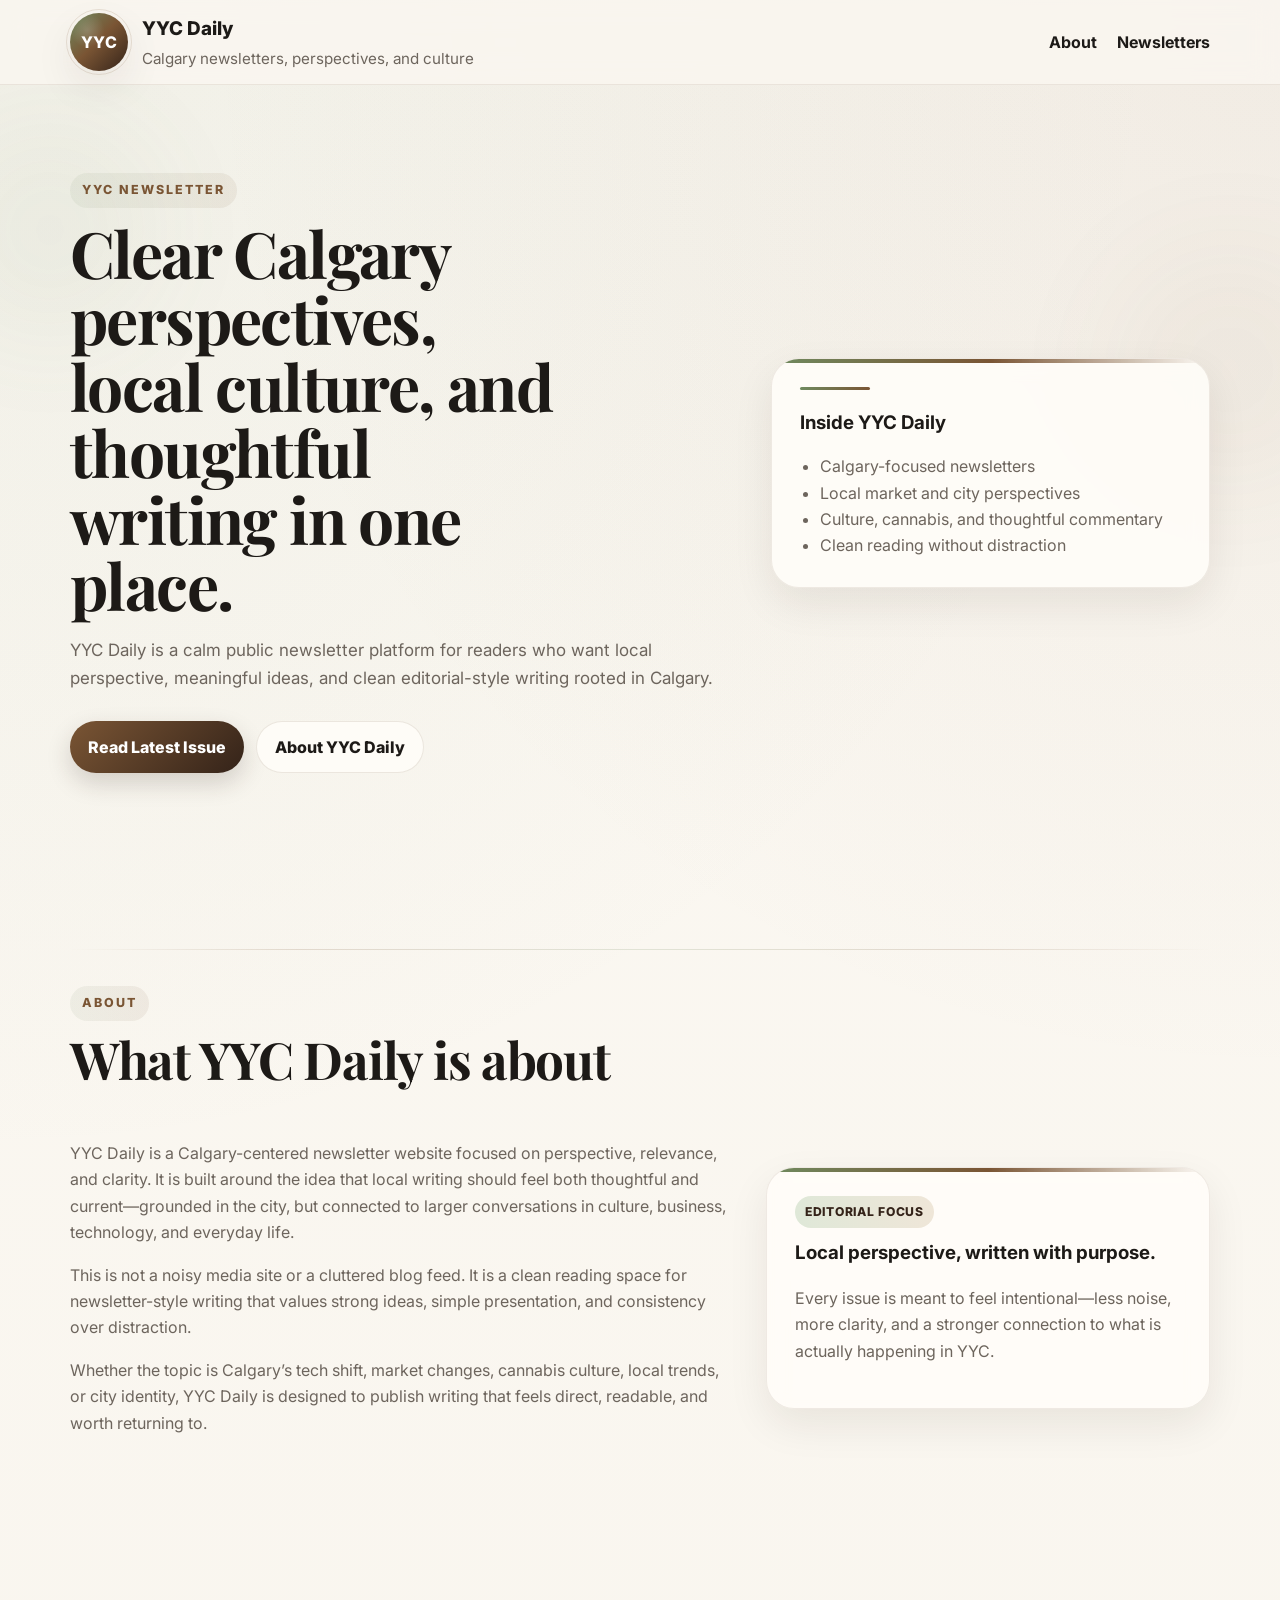
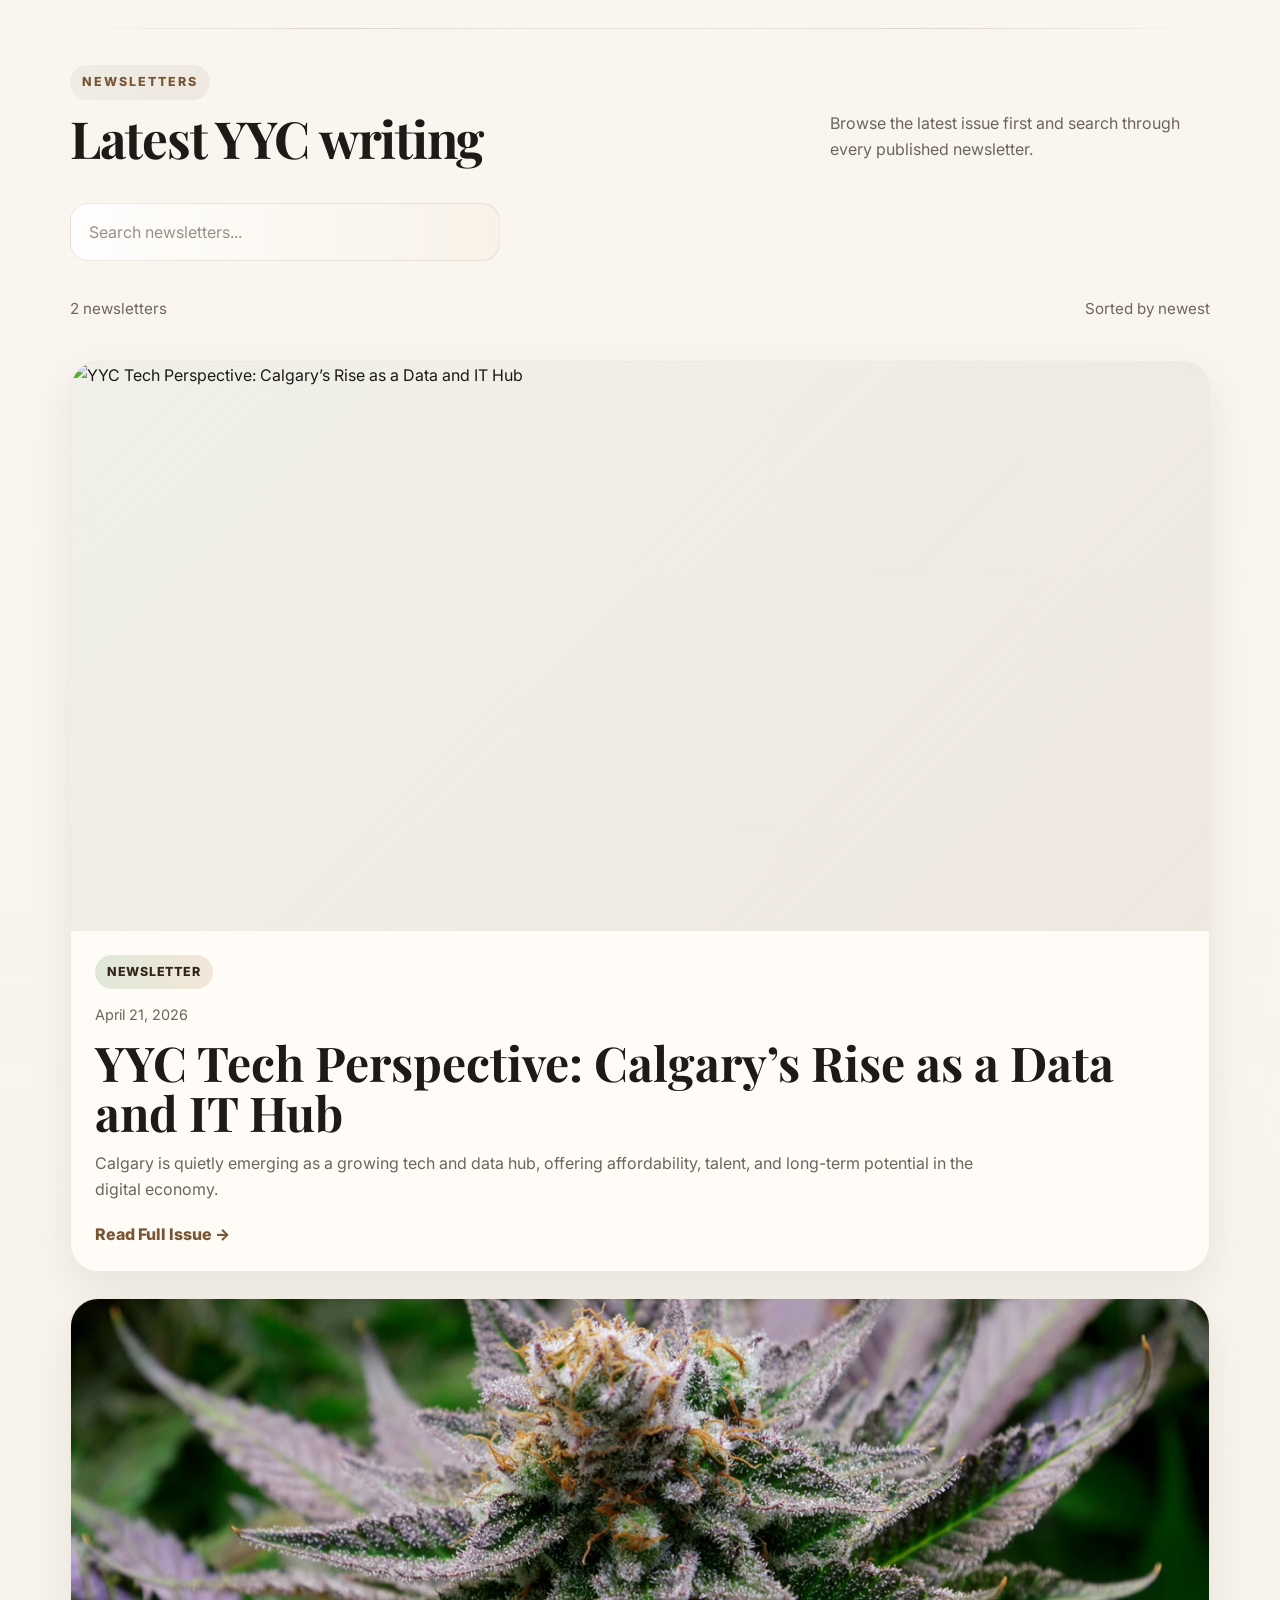
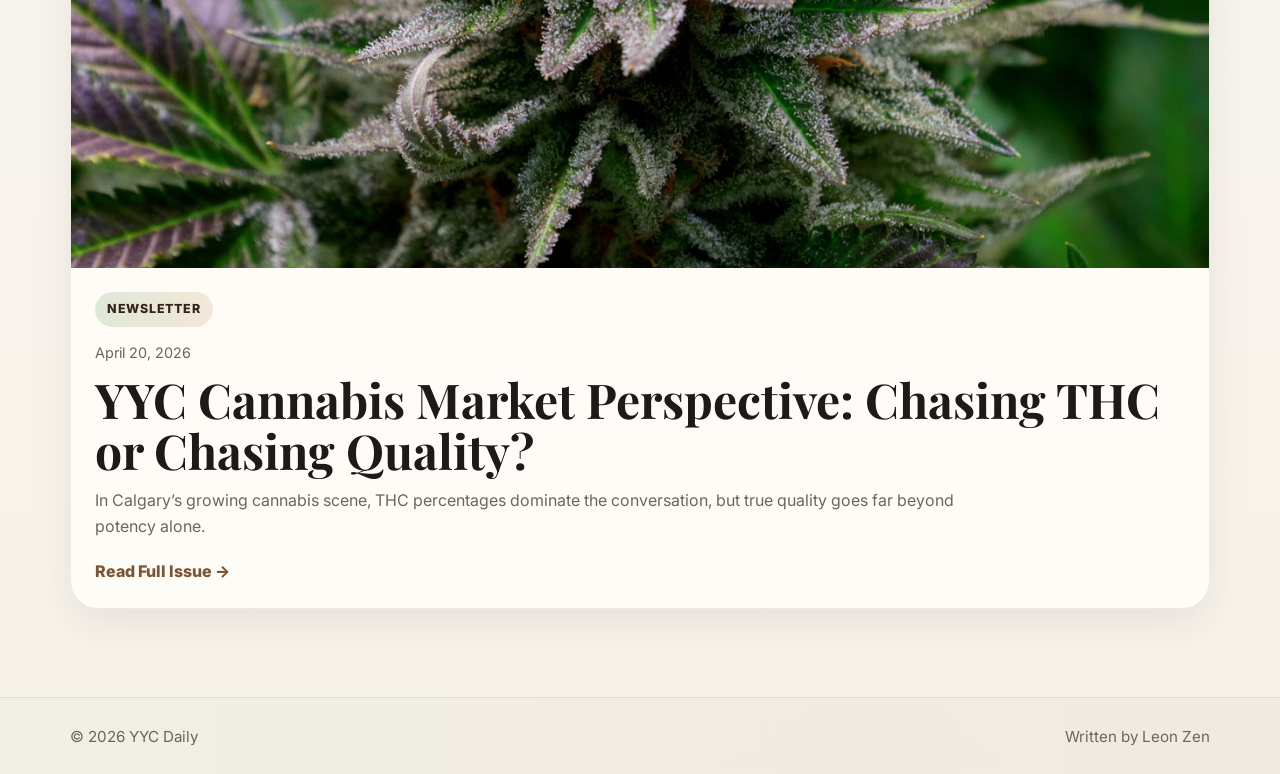
==== commit f7ee45f6: "deploy new files" ====
--- a/index.html
+++ b/index.html
@@ -2,18 +2,28 @@
 <html lang="en">
 <head>
   <meta charset="UTF-8" />
+  <link rel="manifest" href="manifest.json" />
+<meta name="theme-color" content="#7a5534" />
   <meta name="viewport" content="width=device-width, initial-scale=1.0" />
 
   <title>YYC Daily | Calgary Newsletter</title>
   <meta
     name="description"
-    content="YYC Daily is a Calgary-focused newsletter featuring local perspective, cannabis commentary, culture, and thoughtful writing."
+    content="YYC Daily is a Calgary-focused newsletter featuring local perspective, culture, city trends, cannabis commentary, and thoughtful editorial writing."
   />
   <meta
     name="keywords"
-    content="YYC newsletter, Calgary newsletter, cannabis Calgary, local newsletter, Leon Zen"
+    content="YYC newsletter, Calgary newsletter, Calgary culture, cannabis Calgary, Leon Zen, YYC writing"
   />
   <meta name="author" content="Leon Zen" />
+
+  <meta property="og:title" content="YYC Daily | Calgary Newsletter" />
+  <meta
+    property="og:description"
+    content="Calgary perspectives, local culture, and thoughtful newsletter writing in one place."
+  />
+  <meta property="og:type" content="website" />
+  <meta property="og:url" content="https://sainiparv2k26-spec.github.io/Blog.website/" />
 
   <link rel="preconnect" href="https://fonts.googleapis.com" />
   <link rel="preconnect" href="https://fonts.gstatic.com" crossorigin />
@@ -22,12 +32,12 @@
     rel="stylesheet"
   />
 
-  <link rel="stylesheet" href="style.css?v=1" />
+  <link rel="stylesheet" href="style.css?v=4" />
 </head>
 <body>
   <header class="site-header">
     <div class="container nav">
-      <a href="#top" class="brand">
+      <a href="#top" class="brand" aria-label="YYC Daily home">
         <div class="brand-badge">YYC</div>
         <div class="brand-copy">
           <h1>YYC Daily</h1>
@@ -35,7 +45,7 @@
         </div>
       </a>
 
-      <nav class="nav-links">
+      <nav class="nav-links" aria-label="Primary navigation">
         <a href="#about">About</a>
         <a href="#newsletters">Newsletters</a>
       </nav>
@@ -43,82 +53,106 @@
   </header>
 
   <main id="top">
-    <section class="hero">
+    <section class="hero" aria-labelledby="hero-title">
       <div class="container hero-grid">
         <div class="hero-content">
-          <span class="eyebrow">Daily YYC newsletter</span>
-          <h2>Calgary perspectives, culture, and cannabis commentary in one place.</h2>
+          <span class="eyebrow">YYC newsletter</span>
+          <h2 id="hero-title">
+            Clear Calgary perspectives, local culture, and thoughtful writing in one place.
+          </h2>
           <p class="hero-text">
-            A clean public newsletter website focused on YYC writing, local market
-            perspectives, and thoughtful editorial-style pieces.
+            YYC Daily is a calm public newsletter platform for readers who want local
+            perspective, meaningful ideas, and clean editorial-style writing rooted in Calgary.
           </p>
 
           <div class="hero-actions">
-            <a href="#newsletters" class="btn btn-dark">Read Newsletter</a>
+            <a href="#newsletters" class="btn btn-dark">Read Latest Issue</a>
             <a href="#about" class="btn btn-light">About YYC Daily</a>
           </div>
         </div>
 
-        <div class="hero-card">
+        <aside class="hero-panel" aria-label="Site highlights">
+          <div class="hero-panel-line"></div>
           <h3>Inside YYC Daily</h3>
           <ul>
-            <li>YYC market perspectives</li>
-            <li>Calgary culture commentary</li>
-            <li>Cannabis writing and local trends</li>
-            <li>Clean, readable newsletter publishing</li>
+            <li>Calgary-focused newsletters</li>
+            <li>Local market and city perspectives</li>
+            <li>Culture, cannabis, and thoughtful commentary</li>
+            <li>Clean reading without distraction</li>
           </ul>
+        </aside>
+      </div>
+    </section>
+
+    <section id="about" class="about-section" aria-labelledby="about-title">
+      <div class="container section-shell">
+        <div class="section-head section-head-left">
+          <div>
+            <span class="eyebrow">About</span>
+            <h2 id="about-title">What YYC Daily is about</h2>
+          </div>
+        </div>
+
+        <div class="about-grid">
+          <div class="about-copy">
+            <p>
+              YYC Daily is a Calgary-centered newsletter website focused on perspective,
+              relevance, and clarity. It is built around the idea that local writing should
+              feel both thoughtful and current—grounded in the city, but connected to larger
+              conversations in culture, business, technology, and everyday life.
+            </p>
+
+            <p>
+              This is not a noisy media site or a cluttered blog feed. It is a clean reading
+              space for newsletter-style writing that values strong ideas, simple presentation,
+              and consistency over distraction.
+            </p>
+
+            <p>
+              Whether the topic is Calgary’s tech shift, market changes, cannabis culture,
+              local trends, or city identity, YYC Daily is designed to publish writing that
+              feels direct, readable, and worth returning to.
+            </p>
+          </div>
+
+          <aside class="about-card" aria-label="Editorial focus">
+            <span class="mini-label">Editorial Focus</span>
+            <h3>Local perspective, written with purpose.</h3>
+            <p>
+              Every issue is meant to feel intentional—less noise, more clarity, and a stronger
+              connection to what is actually happening in YYC.
+            </p>
+          </aside>
         </div>
       </div>
     </section>
 
-    <section id="about" class="about-section">
-      <div class="container about-grid">
-        <div>
-          <span class="eyebrow">About</span>
-          <h2>A simple static newsletter website for Calgary-focused writing.</h2>
-          <p>
-            YYC Daily is built as a public, read-only newsletter site. New issues are
-            added manually by editing the code, making it lightweight, simple, and
-            easy to run on GitHub Pages.
-          </p>
-          <p>
-            It is ideal for publishing daily or weekly newsletters without needing any
-            backend, login system, or admin panel.
+    <section id="newsletters" class="newsletters-section" aria-labelledby="newsletters-title">
+      <div class="container section-shell">
+        <div class="section-head">
+          <div>
+            <span class="eyebrow">Newsletters</span>
+            <h2 id="newsletters-title">Latest YYC writing</h2>
+          </div>
+          <p class="section-note">
+            Browse the latest issue first and search through every published newsletter.
           </p>
         </div>
 
-        <div class="about-card">
-          <h3>How posting works</h3>
-          <p>
-            To publish a new newsletter, edit the <strong>posts</strong> array inside
-            <strong>script.js</strong>, save, commit, and push to GitHub.
-          </p>
-        </div>
-      </div>
-    </section>
-
-    <section id="newsletters" class="newsletters-section">
-      <div class="container">
-        <div class="section-head">
-          <div>
-            <span class="eyebrow">Newsletters</span>
-            <h2>Latest YYC writing</h2>
+        <div class="toolbar">
+          <div class="search-wrap">
+            <label for="searchInput" class="sr-only">Search newsletters</label>
+            <input
+              type="text"
+              id="searchInput"
+              placeholder="Search newsletters..."
+              aria-label="Search newsletters"
+              autocomplete="off"
+            />
           </div>
-          <p class="section-note">
-            Search newsletters and browse the newest issue first.
-          </p>
         </div>
 
-        <div class="search-wrap">
-          <input
-            type="text"
-            id="searchInput"
-            placeholder="Search newsletters..."
-            aria-label="Search newsletters"
-          />
-        </div>
-
-        <div class="results-row">
+        <div class="results-row" aria-live="polite">
           <p id="resultsCount">0 newsletters</p>
           <p>Sorted by newest</p>
         </div>
@@ -131,8 +165,18 @@
   <div id="postModal" class="modal hidden" aria-hidden="true">
     <div id="modalOverlay" class="modal-overlay"></div>
 
-    <div class="modal-content" role="dialog" aria-modal="true" aria-labelledby="modalTitle">
-      <button id="closeModalBtn" class="close-modal" aria-label="Close newsletter">
+    <div
+      class="modal-content"
+      role="dialog"
+      aria-modal="true"
+      aria-labelledby="modalTitle"
+    >
+      <button
+        id="closeModalBtn"
+        class="close-modal"
+        type="button"
+        aria-label="Close newsletter"
+      >
         &times;
       </button>
 
@@ -147,6 +191,6 @@
     </div>
   </footer>
 
-  <script src="script.js?v=1"></script>
+  <script src="script.js?v=4"></script>
 </body>
 </html>
--- a/style.css
+++ b/style.css
@@ -1,20 +1,33 @@
 :root {
-  --bg: #f7f4ee;
-  --surface: #fffdf9;
-  --surface-soft: #f2ece2;
-  --text: #1b1815;
-  --muted: #6f665d;
-  --line: #e5ddd1;
-  --accent: #7e5c36;
-  --accent-dark: #2c2219;
-  --accent-soft: #efe6d8;
-  --shadow: 0 14px 34px rgba(0, 0, 0, 0.08);
+  --bg: #f7f3eb;
+  --bg-2: #f2ede3;
+  --surface: rgba(255, 253, 249, 0.88);
+  --surface-strong: #fffdf9;
+  --surface-soft: #efe7da;
+  --text: #1d1a17;
+  --muted: #6d655d;
+  --line: rgba(120, 98, 72, 0.16);
+
+  --coffee: #7a5534;
+  --coffee-dark: #342319;
+  --coffee-soft: #d8c2aa;
+
+  --leaf: #6f8a5f;
+  --leaf-dark: #506246;
+  --leaf-soft: #dfe8d8;
+
+  --gold: #b08b52;
+  --cream: #f7f1e7;
+
+  --shadow: 0 16px 40px rgba(38, 28, 18, 0.08);
+  --shadow-hover: 0 22px 48px rgba(38, 28, 18, 0.12);
+
   --radius-xl: 28px;
   --radius-lg: 22px;
   --radius-md: 16px;
-  --radius-sm: 12px;
+
   --container: 1140px;
-  --transition: 180ms ease;
+  --transition: 220ms ease;
 }
 
 * {
@@ -27,10 +40,42 @@
 
 body {
   margin: 0;
-  background: linear-gradient(to bottom, #fbf9f5, var(--bg));
   color: var(--text);
   font-family: "Inter", sans-serif;
   line-height: 1.65;
+  background:
+    radial-gradient(circle at top left, rgba(111, 138, 95, 0.08), transparent 28%),
+    radial-gradient(circle at top right, rgba(122, 85, 52, 0.08), transparent 26%),
+    linear-gradient(to bottom, #fbf8f2, var(--bg));
+  position: relative;
+  overflow-x: hidden;
+}
+
+body::before,
+body::after {
+  content: "";
+  position: fixed;
+  z-index: -1;
+  border-radius: 999px;
+  filter: blur(60px);
+  opacity: 0.22;
+  pointer-events: none;
+}
+
+body::before {
+  width: 220px;
+  height: 220px;
+  left: -60px;
+  top: 120px;
+  background: rgba(111, 138, 95, 0.25);
+}
+
+body::after {
+  width: 260px;
+  height: 260px;
+  right: -80px;
+  top: 240px;
+  background: rgba(122, 85, 52, 0.2);
 }
 
 img {
@@ -52,13 +97,13 @@
   position: sticky;
   top: 0;
   z-index: 100;
-  background: rgba(251, 249, 245, 0.9);
-  backdrop-filter: blur(12px);
-  border-bottom: 1px solid rgba(229, 221, 209, 0.9);
+  background: rgba(250, 247, 241, 0.8);
+  backdrop-filter: blur(14px);
+  border-bottom: 1px solid rgba(120, 98, 72, 0.12);
 }
 
 .nav {
-  min-height: 82px;
+  min-height: 84px;
   display: flex;
   align-items: center;
   justify-content: space-between;
@@ -74,26 +119,39 @@
 }
 
 .brand-badge {
-  width: 54px;
-  height: 54px;
+  width: 58px;
+  height: 58px;
   border-radius: 50%;
   display: grid;
   place-items: center;
   font-weight: 800;
   color: #fff;
-  background: linear-gradient(135deg, var(--accent), var(--accent-dark));
+  letter-spacing: 0.04em;
+  background:
+    radial-gradient(circle at 30% 30%, rgba(255,255,255,0.18), transparent 30%),
+    linear-gradient(135deg, var(--leaf) 0%, var(--coffee) 48%, var(--coffee-dark) 100%);
   box-shadow: var(--shadow);
+  position: relative;
+}
+
+.brand-badge::after {
+  content: "";
+  position: absolute;
+  inset: -4px;
+  border-radius: 50%;
+  border: 1px solid rgba(122, 85, 52, 0.15);
 }
 
 .brand-copy h1 {
   margin: 0;
-  font-size: 1.12rem;
+  font-size: 1.18rem;
+  font-weight: 800;
 }
 
 .brand-copy p {
   margin: 2px 0 0;
   color: var(--muted);
-  font-size: 0.94rem;
+  font-size: 0.95rem;
 }
 
 .nav-links {
@@ -106,18 +164,40 @@
   text-decoration: none;
   color: var(--text);
   font-weight: 700;
+  position: relative;
+  transition: color var(--transition);
+}
+
+.nav-links a::after {
+  content: "";
+  position: absolute;
+  left: 0;
+  bottom: -6px;
+  width: 0;
+  height: 2px;
+  border-radius: 999px;
+  background: linear-gradient(to right, var(--leaf), var(--coffee));
+  transition: width var(--transition);
+}
+
+.nav-links a:hover {
+  color: var(--coffee-dark);
+}
+
+.nav-links a:hover::after {
+  width: 100%;
 }
 
 .hero,
 .about-section,
 .newsletters-section {
-  padding: 84px 0;
+  padding: 88px 0;
 }
 
 .hero-grid,
 .about-grid {
   display: grid;
-  gap: 28px;
+  gap: 30px;
   align-items: center;
 }
 
@@ -127,16 +207,38 @@
 
 .about-grid {
   grid-template-columns: 1.2fr 0.8fr;
+}
+
+.section-shell {
+  position: relative;
+}
+
+.section-shell::before {
+  content: "";
+  display: block;
+  width: 100%;
+  height: 1px;
+  background:
+    linear-gradient(to right,
+      transparent 0%,
+      rgba(122, 85, 52, 0.18) 20%,
+      rgba(111, 138, 95, 0.18) 50%,
+      rgba(122, 85, 52, 0.18) 80%,
+      transparent 100%);
+  margin-bottom: 36px;
 }
 
 .eyebrow {
   display: inline-block;
   margin-bottom: 12px;
   text-transform: uppercase;
-  letter-spacing: 0.14em;
+  letter-spacing: 0.16em;
   font-size: 0.78rem;
   font-weight: 800;
-  color: var(--accent);
+  color: var(--coffee);
+  background: linear-gradient(to right, rgba(111, 138, 95, 0.08), rgba(122, 85, 52, 0.08));
+  padding: 7px 12px;
+  border-radius: 999px;
 }
 
 .hero-content h2,
@@ -144,27 +246,27 @@
 .section-head h2,
 .modal-title {
   font-family: "Playfair Display", serif;
-  line-height: 1.05;
-  letter-spacing: -0.02em;
+  line-height: 1.04;
+  letter-spacing: -0.025em;
 }
 
 .hero-content h2 {
   margin: 0 0 18px;
-  font-size: clamp(2.7rem, 5vw, 4.8rem);
+  font-size: clamp(2.8rem, 5vw, 5rem);
   max-width: 12ch;
 }
 
 .hero-text,
-.about-section p,
+.about-copy p,
 .section-note,
 .about-card p,
-.hero-card li {
+.hero-panel li {
   color: var(--muted);
 }
 
 .hero-text {
-  max-width: 680px;
-  font-size: 1.05rem;
+  max-width: 700px;
+  font-size: 1.06rem;
 }
 
 .hero-actions {
@@ -182,47 +284,69 @@
   border-radius: 999px;
   font-weight: 800;
   text-decoration: none;
-  transition: transform var(--transition), opacity var(--transition);
+  transition: transform var(--transition), box-shadow var(--transition), opacity var(--transition);
 }
 
 .btn:hover {
   transform: translateY(-2px);
-  opacity: 0.96;
+  opacity: 0.98;
 }
 
 .btn-dark {
-  background: var(--accent-dark);
   color: #fff;
+  background: linear-gradient(135deg, var(--coffee), var(--coffee-dark));
+  box-shadow: 0 10px 24px rgba(52, 35, 25, 0.18);
 }
 
 .btn-light {
-  background: var(--surface);
   color: var(--text);
-  border: 1px solid var(--line);
-}
-
-.hero-card,
+  background: rgba(255, 253, 249, 0.86);
+  border: 1px solid rgba(120, 98, 72, 0.14);
+}
+
+.hero-panel,
 .about-card,
 .post-card,
 .modal-content {
-  background: rgba(255, 253, 249, 0.92);
-  border: 1px solid var(--line);
+  background: var(--surface);
+  border: 1px solid rgba(120, 98, 72, 0.12);
   box-shadow: var(--shadow);
-}
-
-.hero-card,
+  backdrop-filter: blur(10px);
+}
+
+.hero-panel,
 .about-card {
   border-radius: var(--radius-xl);
   padding: 28px;
-}
-
-.hero-card h3,
+  position: relative;
+  overflow: hidden;
+}
+
+.hero-panel::before,
+.about-card::before {
+  content: "";
+  position: absolute;
+  inset: 0 auto auto 0;
+  width: 100%;
+  height: 4px;
+  background: linear-gradient(to right, var(--leaf), var(--coffee), transparent);
+}
+
+.hero-panel-line {
+  width: 70px;
+  height: 3px;
+  border-radius: 999px;
+  background: linear-gradient(to right, var(--leaf), var(--coffee));
+  margin-bottom: 18px;
+}
+
+.hero-panel h3,
 .about-card h3 {
   margin-top: 0;
   margin-bottom: 14px;
 }
 
-.hero-card ul {
+.hero-panel ul {
   margin: 0;
   padding-left: 20px;
 }
@@ -230,7 +354,7 @@
 .about-section h2,
 .section-head h2 {
   margin: 0 0 14px;
-  font-size: clamp(2.1rem, 4vw, 3.2rem);
+  font-size: clamp(2.1rem, 4vw, 3.25rem);
 }
 
 .section-head {
@@ -241,28 +365,63 @@
   margin-bottom: 24px;
 }
 
+.section-head-left {
+  justify-content: flex-start;
+}
+
 .section-note {
-  max-width: 360px;
+  max-width: 380px;
+}
+
+.about-copy {
+  max-width: 760px;
+}
+
+.mini-label {
+  display: inline-block;
+  margin-bottom: 10px;
+  padding: 6px 10px;
+  border-radius: 999px;
+  background: linear-gradient(to right, var(--leaf-soft), var(--accent-soft, #efe6d8));
+  color: var(--coffee-dark);
+  font-size: 0.76rem;
+  font-weight: 800;
+  text-transform: uppercase;
+  letter-spacing: 0.06em;
+}
+
+.toolbar {
+  display: flex;
+  justify-content: flex-start;
+  gap: 16px;
+  flex-wrap: wrap;
 }
 
 .search-wrap {
-  width: min(420px, 100%);
+  width: min(430px, 100%);
   margin-bottom: 20px;
 }
 
 .search-wrap input {
   width: 100%;
-  padding: 14px 16px;
-  border-radius: 16px;
-  border: 1px solid var(--line);
+  padding: 15px 18px;
+  border-radius: 18px;
+  border: 1px solid rgba(120, 98, 72, 0.14);
   outline: none;
-  background: var(--surface);
-  transition: border-color var(--transition), box-shadow var(--transition);
+  color: var(--text);
+  background:
+    linear-gradient(to right, rgba(255,255,255,0.88), rgba(247,241,231,0.88));
+  transition: border-color var(--transition), box-shadow var(--transition), transform var(--transition);
+}
+
+.search-wrap input::placeholder {
+  color: #9a9084;
 }
 
 .search-wrap input:focus {
-  border-color: var(--accent);
-  box-shadow: 0 0 0 4px rgba(126, 92, 54, 0.08);
+  border-color: rgba(111, 138, 95, 0.55);
+  box-shadow: 0 0 0 5px rgba(111, 138, 95, 0.08);
+  transform: translateY(-1px);
 }
 
 .results-row {
@@ -278,23 +437,40 @@
 .posts-grid {
   display: grid;
   grid-template-columns: 1fr;
-  gap: 24px;
+  gap: 26px;
 }
 
 .post-card {
   overflow: hidden;
   border-radius: var(--radius-xl);
-  transition: transform var(--transition), box-shadow var(--transition);
+  transition: transform var(--transition), box-shadow var(--transition), border-color var(--transition);
+  position: relative;
+}
+
+.post-card::after {
+  content: "";
+  position: absolute;
+  inset: auto 0 0 0;
+  height: 3px;
+  background: linear-gradient(to right, transparent, rgba(111, 138, 95, 0.45), rgba(122, 85, 52, 0.45), transparent);
+  opacity: 0;
+  transition: opacity var(--transition);
 }
 
 .post-card:hover {
-  transform: translateY(-4px);
-  box-shadow: 0 18px 36px rgba(0, 0, 0, 0.1);
+  transform: translateY(-5px);
+  box-shadow: var(--shadow-hover);
+  border-color: rgba(111, 138, 95, 0.18);
+}
+
+.post-card:hover::after {
+  opacity: 1;
 }
 
 .post-image-wrap {
   aspect-ratio: 16 / 8;
-  background: var(--surface-soft);
+  background:
+    linear-gradient(135deg, rgba(111, 138, 95, 0.1), rgba(122, 85, 52, 0.12));
   overflow: hidden;
 }
 
@@ -313,8 +489,8 @@
   margin-bottom: 14px;
   padding: 7px 12px;
   border-radius: 999px;
-  background: var(--accent-soft);
-  color: var(--accent-dark);
+  background: linear-gradient(to right, var(--leaf-soft), #f3e7d8);
+  color: var(--coffee-dark);
   font-size: 0.78rem;
   font-weight: 800;
   text-transform: uppercase;
@@ -351,22 +527,24 @@
 .read-btn {
   border: none;
   background: transparent;
-  color: var(--accent);
+  color: var(--coffee);
   font-weight: 800;
   cursor: pointer;
   padding: 0;
+  transition: color var(--transition), transform var(--transition);
 }
 
 .read-btn:hover {
-  color: var(--accent-dark);
+  color: var(--leaf-dark);
+  transform: translateX(2px);
 }
 
 .empty-state {
   text-align: center;
   padding: 42px 20px;
-  border: 1px dashed var(--line);
+  border: 1px dashed rgba(120, 98, 72, 0.18);
   border-radius: var(--radius-xl);
-  background: rgba(255, 255, 255, 0.6);
+  background: rgba(255, 255, 255, 0.62);
   color: var(--muted);
 }
 
@@ -383,17 +561,20 @@
 .modal-overlay {
   position: absolute;
   inset: 0;
-  background: rgba(18, 15, 13, 0.58);
+  background:
+    radial-gradient(circle at top, rgba(111, 138, 95, 0.12), transparent 30%),
+    rgba(18, 15, 13, 0.56);
+  backdrop-filter: blur(4px);
 }
 
 .modal-content {
   position: relative;
   z-index: 2;
-  width: min(900px, calc(100% - 24px));
+  width: min(920px, calc(100% - 24px));
   max-height: calc(100vh - 32px);
   overflow-y: auto;
   margin: 16px auto;
-  border-radius: 28px;
+  border-radius: 30px;
   padding: 28px;
 }
 
@@ -413,8 +594,8 @@
   margin-bottom: 14px;
   padding: 7px 12px;
   border-radius: 999px;
-  background: var(--accent-soft);
-  color: var(--accent-dark);
+  background: linear-gradient(to right, var(--leaf-soft), #f3e7d8);
+  color: var(--coffee-dark);
   font-size: 0.78rem;
   font-weight: 800;
   text-transform: uppercase;
@@ -423,7 +604,7 @@
 
 .modal-title {
   margin: 0 0 10px;
-  font-size: clamp(2.2rem, 4vw, 3.6rem);
+  font-size: clamp(2.2rem, 4vw, 3.8rem);
 }
 
 .modal-date {
@@ -433,9 +614,9 @@
 
 .modal-image-wrap {
   margin-bottom: 22px;
-  border-radius: 18px;
+  border-radius: 20px;
   overflow: hidden;
-  background: var(--surface-soft);
+  background: linear-gradient(135deg, rgba(111, 138, 95, 0.08), rgba(122, 85, 52, 0.08));
 }
 
 .modal-content-text {
@@ -444,12 +625,13 @@
 }
 
 .site-footer {
-  border-top: 1px solid var(--line);
-  background: rgba(242, 236, 226, 0.85);
+  border-top: 1px solid rgba(120, 98, 72, 0.12);
+  background:
+    linear-gradient(to right, rgba(111, 138, 95, 0.04), rgba(122, 85, 52, 0.05));
 }
 
 .footer-inner {
-  min-height: 74px;
+  min-height: 76px;
   display: flex;
   justify-content: space-between;
   align-items: center;
@@ -492,4 +674,19 @@
   .modal-content {
     padding: 22px 18px;
   }
+
+  .hero-content h2 {
+    max-width: none;
+  }
+}
+.sr-only {
+  position: absolute;
+  width: 1px;
+  height: 1px;
+  padding: 0;
+  margin: -1px;
+  overflow: hidden;
+  clip: rect(0, 0, 0, 0);
+  white-space: nowrap;
+  border: 0;
 }
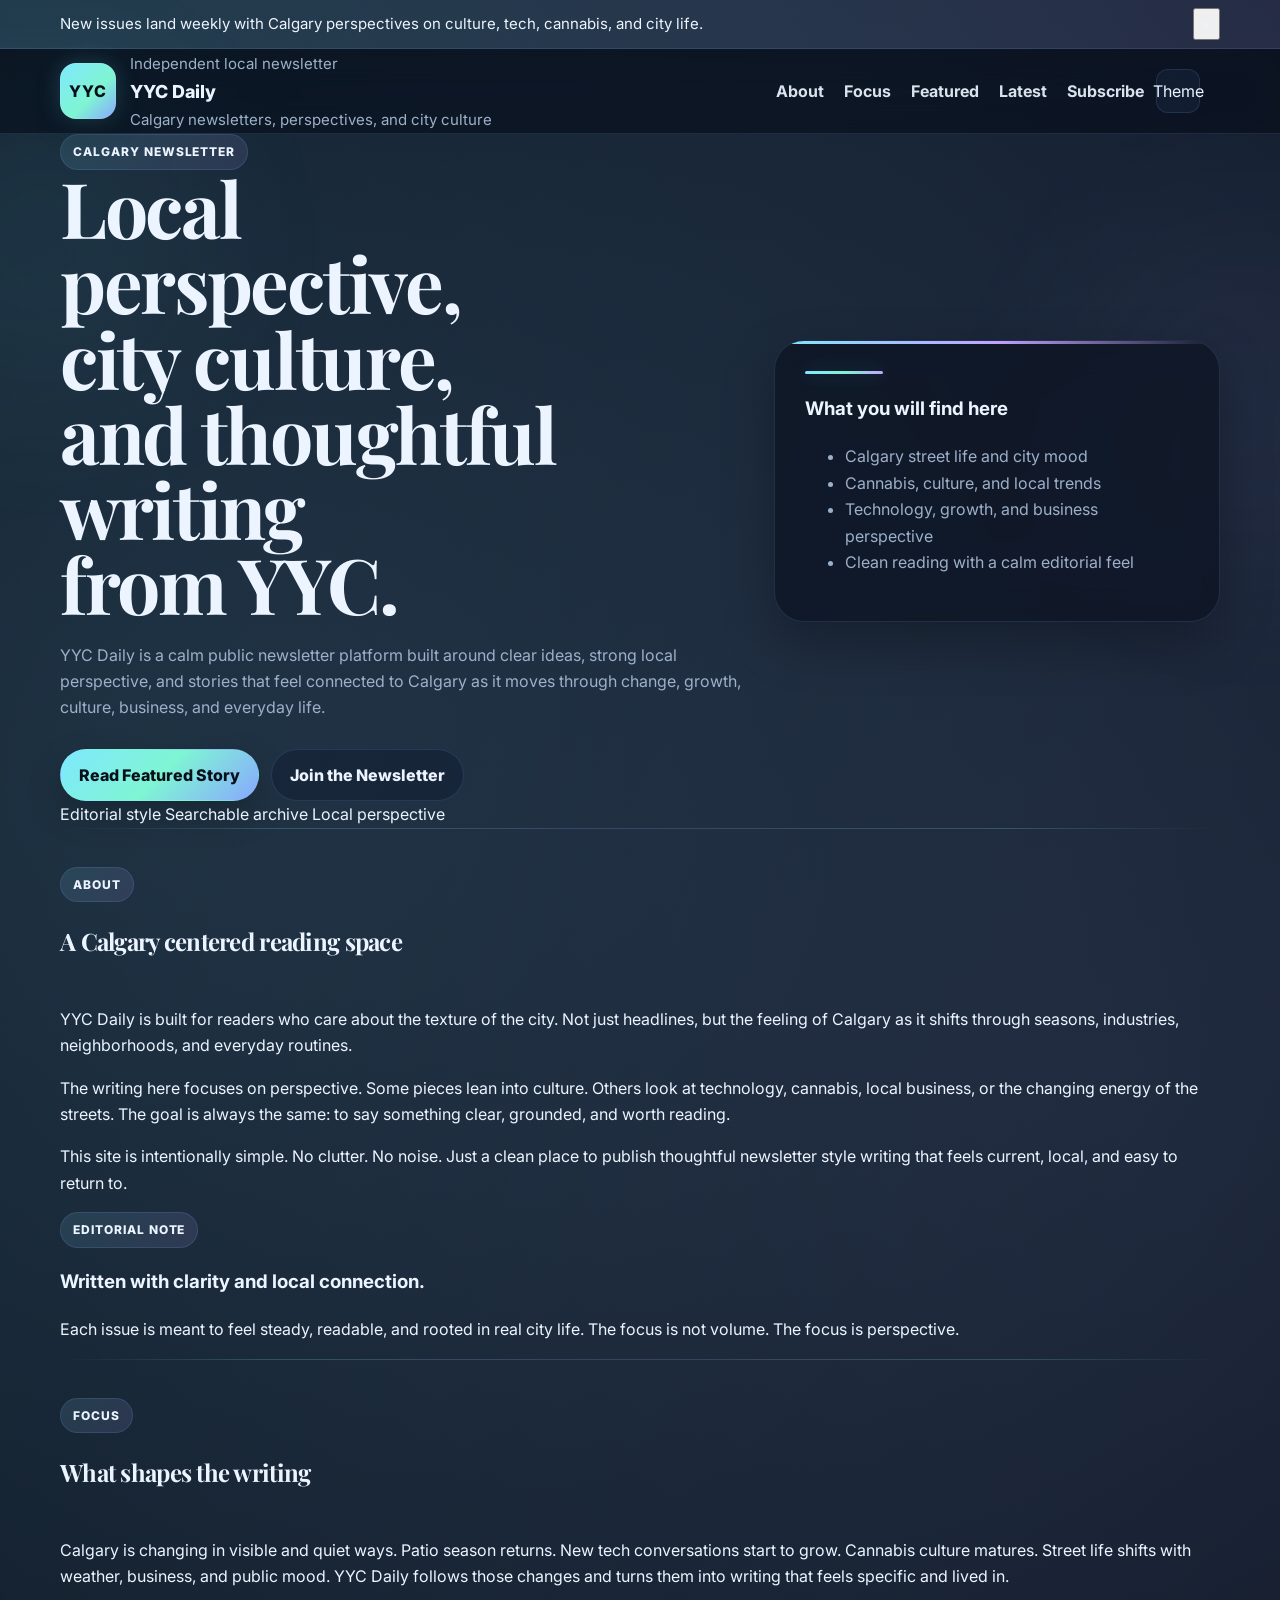
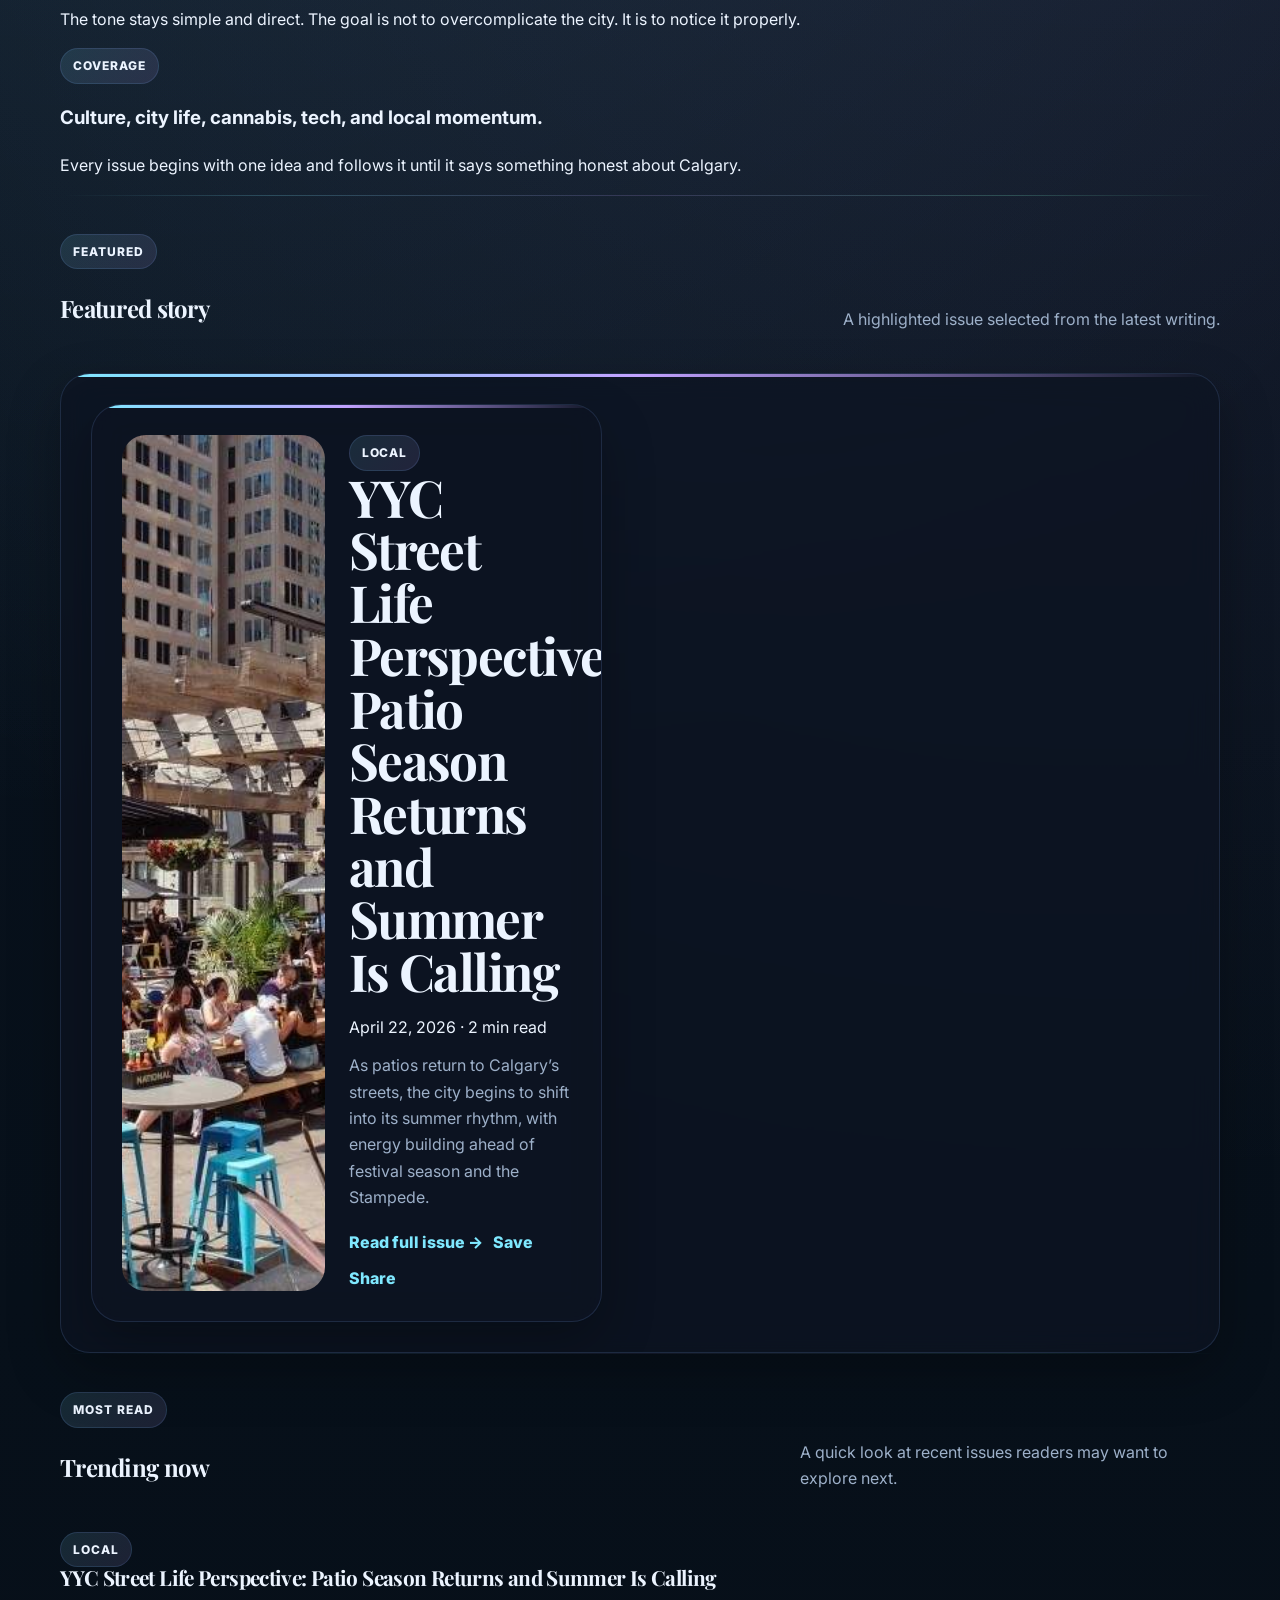
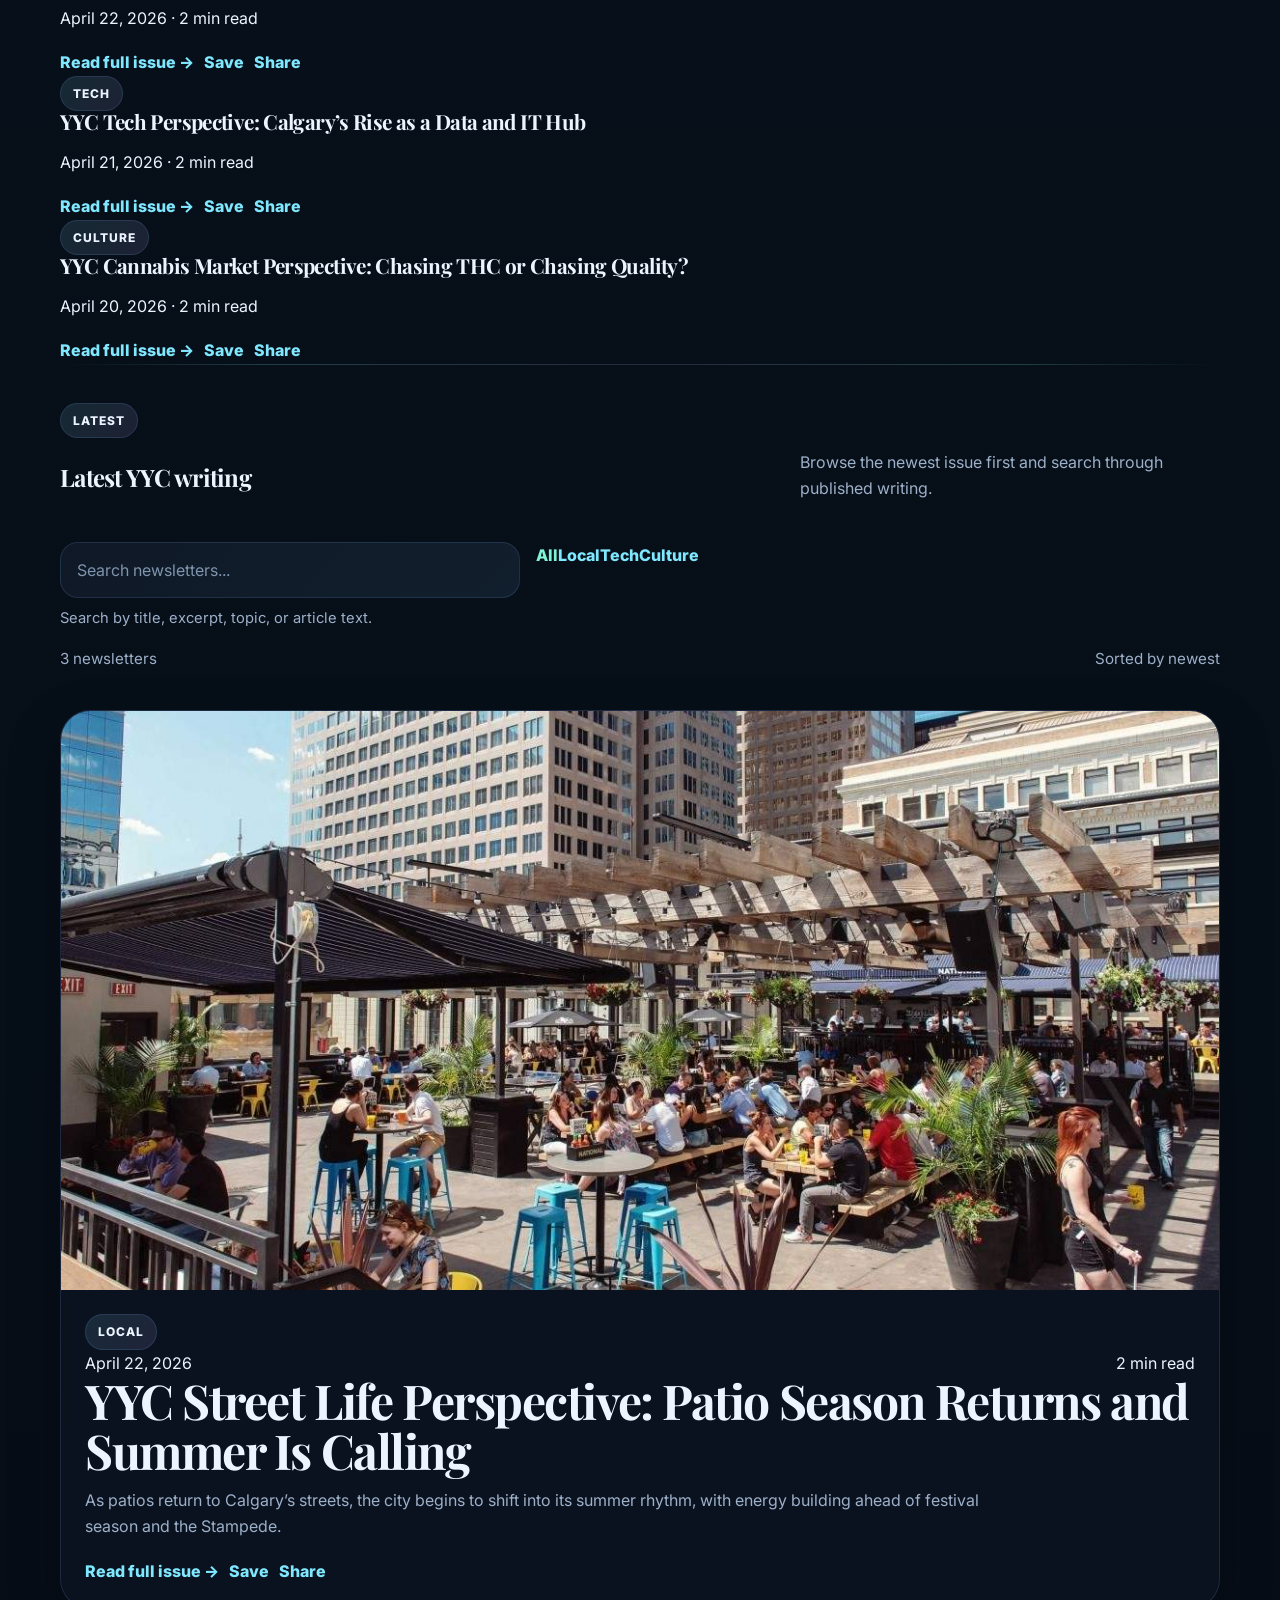
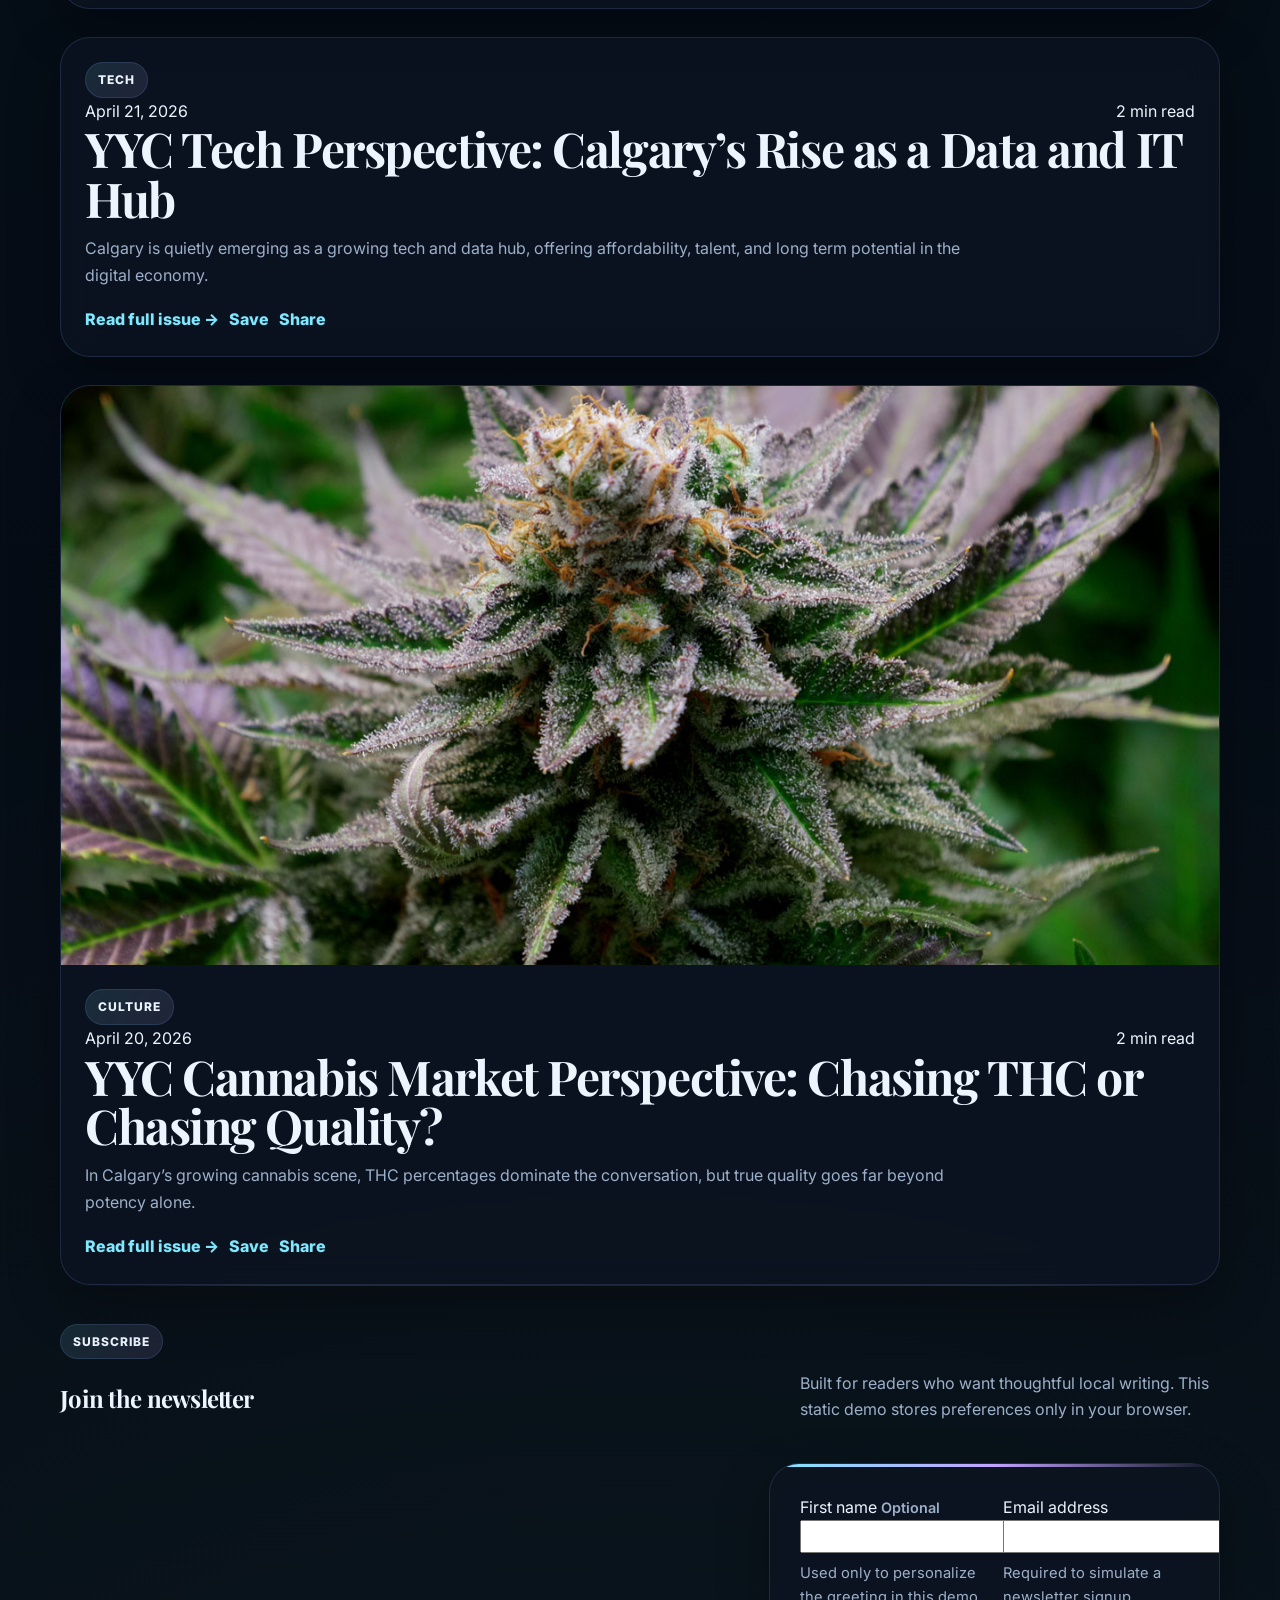
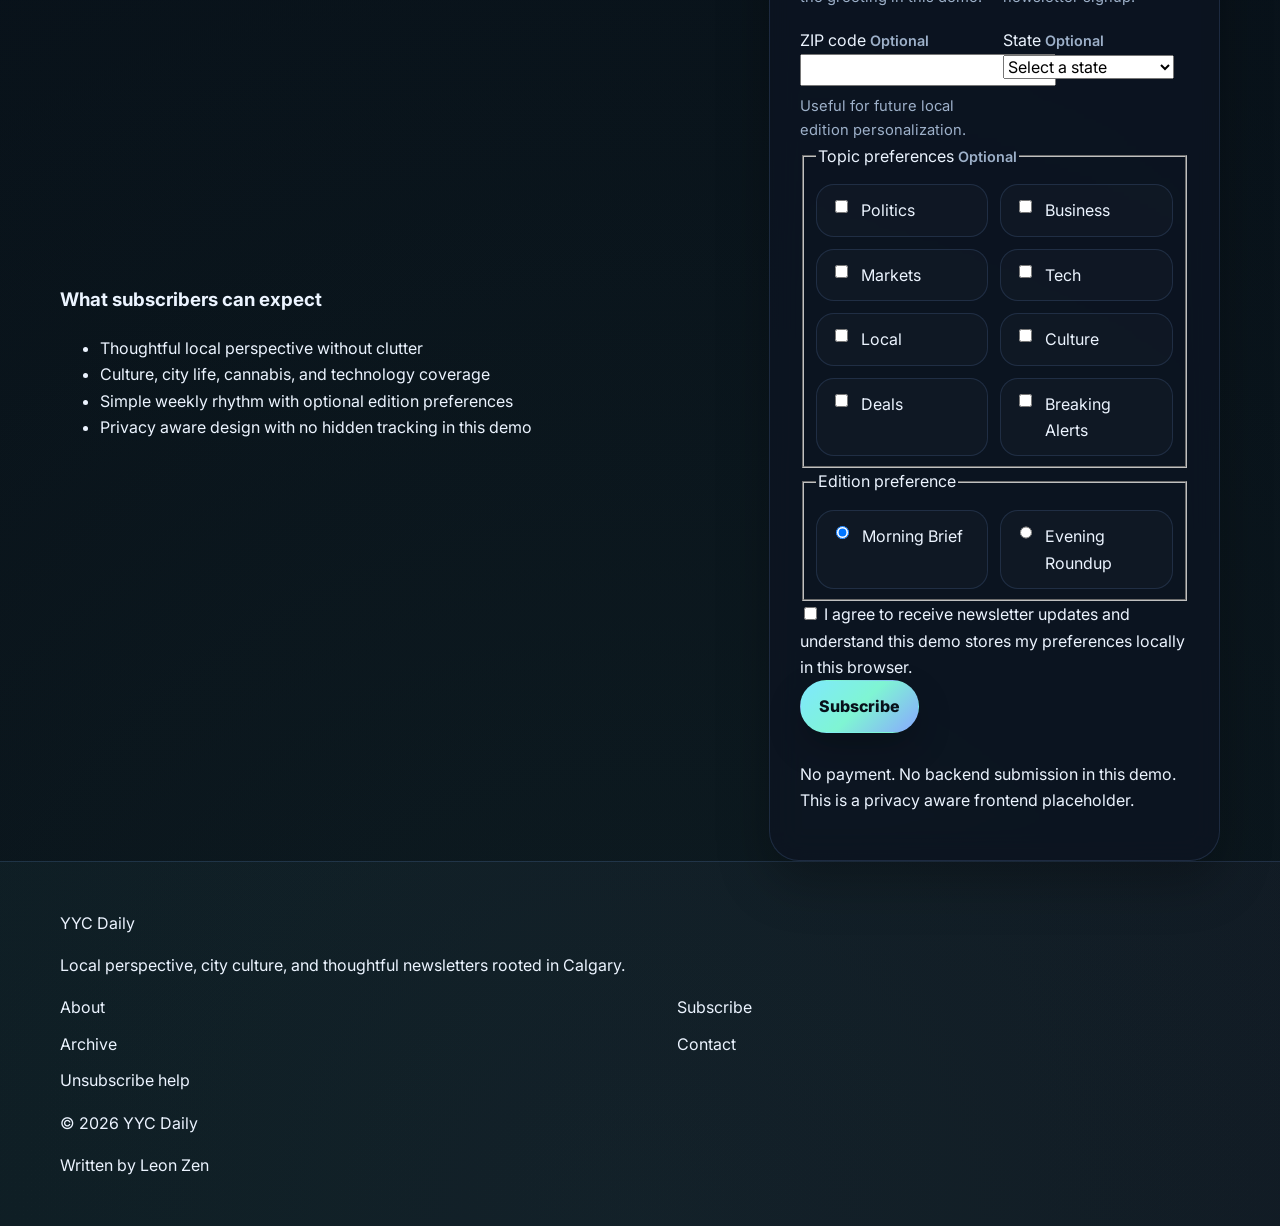
==== commit 8f24766b: "deploy new features" ====
--- a/index.html
+++ b/index.html
@@ -2,28 +2,33 @@
 <html lang="en">
 <head>
   <meta charset="UTF-8" />
-  <link rel="manifest" href="manifest.json" />
-<meta name="theme-color" content="#7a5534" />
   <meta name="viewport" content="width=device-width, initial-scale=1.0" />
 
-  <title>YYC Daily | Calgary Newsletter</title>
+  <title>YYC Daily | Calgary Perspectives and Newsletters</title>
+
   <meta
     name="description"
-    content="YYC Daily is a Calgary-focused newsletter featuring local perspective, culture, city trends, cannabis commentary, and thoughtful editorial writing."
+    content="YYC Daily is a Calgary focused newsletter platform sharing local perspectives on culture, city life, cannabis, technology, and everyday moments that shape the city."
   />
   <meta
     name="keywords"
-    content="YYC newsletter, Calgary newsletter, Calgary culture, cannabis Calgary, Leon Zen, YYC writing"
+    content="YYC Daily, Calgary newsletter, Calgary culture, Calgary cannabis, Calgary tech, Calgary street life, Leon Zen"
   />
   <meta name="author" content="Leon Zen" />
-
-  <meta property="og:title" content="YYC Daily | Calgary Newsletter" />
+  <meta name="theme-color" content="#0c1421" />
+
+  <meta property="og:title" content="YYC Daily | Calgary Perspectives and Newsletters" />
   <meta
     property="og:description"
-    content="Calgary perspectives, local culture, and thoughtful newsletter writing in one place."
+    content="A calm editorial style newsletter space for Calgary stories, perspectives, and city life."
   />
   <meta property="og:type" content="website" />
-  <meta property="og:url" content="https://sainiparv2k26-spec.github.io/Blog.website/" />
+  <meta property="og:url" content="https://sainiparv2k26-spec.github.io/Newsletters.leonZen/" />
+  <meta property="og:image" content="https://sainiparv2k26-spec.github.io/Newsletters.leonZen/IMG_0079.jpeg" />
+
+  <link rel="manifest" href="manifest.json" />
+  <meta name="msapplication-config" content="browserconfig.xml" />
+  <link rel="icon" type="image/jpeg" href="IMG_0079.jpeg" />
 
   <link rel="preconnect" href="https://fonts.googleapis.com" />
   <link rel="preconnect" href="https://fonts.gstatic.com" crossorigin />
@@ -32,135 +37,410 @@
     rel="stylesheet"
   />
 
-  <link rel="stylesheet" href="style.css?v=4" />
+  <link rel="stylesheet" href="style.css?v=6" />
 </head>
 <body>
-  <header class="site-header">
+  <div class="progress-bar" id="progressBar" aria-hidden="true"></div>
+
+  <a class="skip-link" href="#mainContent">Skip to content</a>
+
+  <div
+    class="announcement-bar"
+    id="announcementBar"
+    role="region"
+    aria-label="Site announcement"
+    data-dismissible="true"
+  >
+    <div class="container announcement-bar__inner">
+      <p class="announcement-bar__text">
+        New issues land weekly with Calgary perspectives on culture, tech, cannabis, and city life.
+      </p>
+      <button
+        class="announcement-bar__close"
+        id="announcementCloseBtn"
+        type="button"
+        aria-label="Dismiss announcement"
+      >
+        ×
+      </button>
+    </div>
+  </div>
+
+  <header class="site-header" id="top">
     <div class="container nav">
       <a href="#top" class="brand" aria-label="YYC Daily home">
-        <div class="brand-badge">YYC</div>
+        <div class="brand-badge" aria-hidden="true">YYC</div>
         <div class="brand-copy">
+          <p class="brand-copy__eyebrow">Independent local newsletter</p>
           <h1>YYC Daily</h1>
-          <p>Calgary newsletters, perspectives, and culture</p>
+          <p>Calgary newsletters, perspectives, and city culture</p>
         </div>
       </a>
 
-      <nav class="nav-links" aria-label="Primary navigation">
-        <a href="#about">About</a>
-        <a href="#newsletters">Newsletters</a>
-      </nav>
+      <div class="nav-actions">
+        <nav class="nav-links" aria-label="Primary navigation">
+          <a href="#about">About</a>
+          <a href="#focus">Focus</a>
+          <a href="#featured">Featured</a>
+          <a href="#newsletters">Latest</a>
+          <a href="#signup">Subscribe</a>
+        </nav>
+
+        <button
+          class="theme-toggle"
+          id="themeToggle"
+          type="button"
+          aria-pressed="false"
+          aria-label="Toggle color theme"
+        >
+          <span class="theme-toggle__text">Theme</span>
+        </button>
+      </div>
     </div>
   </header>
 
-  <main id="top">
-    <section class="hero" aria-labelledby="hero-title">
+  <main id="mainContent">
+    <section class="hero" aria-labelledby="heroTitle">
       <div class="container hero-grid">
         <div class="hero-content">
-          <span class="eyebrow">YYC newsletter</span>
-          <h2 id="hero-title">
-            Clear Calgary perspectives, local culture, and thoughtful writing in one place.
-          </h2>
+          <span class="eyebrow">Calgary newsletter</span>
+          <h2 id="heroTitle">Local perspective, city culture, and thoughtful writing from YYC.</h2>
           <p class="hero-text">
-            YYC Daily is a calm public newsletter platform for readers who want local
-            perspective, meaningful ideas, and clean editorial-style writing rooted in Calgary.
+            YYC Daily is a calm public newsletter platform built around clear ideas,
+            strong local perspective, and stories that feel connected to Calgary as
+            it moves through change, growth, culture, business, and everyday life.
           </p>
 
           <div class="hero-actions">
-            <a href="#newsletters" class="btn btn-dark">Read Latest Issue</a>
-            <a href="#about" class="btn btn-light">About YYC Daily</a>
-          </div>
-        </div>
-
-        <aside class="hero-panel" aria-label="Site highlights">
+            <a href="#featured" class="btn btn-primary">Read Featured Story</a>
+            <a href="#signup" class="btn btn-secondary">Join the Newsletter</a>
+          </div>
+
+          <div class="hero-meta" aria-label="Newsletter highlights">
+            <span class="hero-pill">Editorial style</span>
+            <span class="hero-pill">Searchable archive</span>
+            <span class="hero-pill">Local perspective</span>
+          </div>
+        </div>
+
+        <aside class="hero-panel" aria-labelledby="heroPanelTitle">
           <div class="hero-panel-line"></div>
-          <h3>Inside YYC Daily</h3>
+          <h3 id="heroPanelTitle">What you will find here</h3>
           <ul>
-            <li>Calgary-focused newsletters</li>
-            <li>Local market and city perspectives</li>
-            <li>Culture, cannabis, and thoughtful commentary</li>
-            <li>Clean reading without distraction</li>
+            <li>Calgary street life and city mood</li>
+            <li>Cannabis, culture, and local trends</li>
+            <li>Technology, growth, and business perspective</li>
+            <li>Clean reading with a calm editorial feel</li>
           </ul>
         </aside>
       </div>
     </section>
 
-    <section id="about" class="about-section" aria-labelledby="about-title">
-      <div class="container section-shell">
-        <div class="section-head section-head-left">
+    <section id="about" class="content-section" aria-labelledby="aboutTitle">
+      <div class="container section-shell">
+        <div class="section-head section-head--left">
           <div>
             <span class="eyebrow">About</span>
-            <h2 id="about-title">What YYC Daily is about</h2>
-          </div>
-        </div>
-
-        <div class="about-grid">
-          <div class="about-copy">
-            <p>
-              YYC Daily is a Calgary-centered newsletter website focused on perspective,
-              relevance, and clarity. It is built around the idea that local writing should
-              feel both thoughtful and current—grounded in the city, but connected to larger
-              conversations in culture, business, technology, and everyday life.
-            </p>
-
-            <p>
-              This is not a noisy media site or a cluttered blog feed. It is a clean reading
-              space for newsletter-style writing that values strong ideas, simple presentation,
-              and consistency over distraction.
-            </p>
-
-            <p>
-              Whether the topic is Calgary’s tech shift, market changes, cannabis culture,
-              local trends, or city identity, YYC Daily is designed to publish writing that
-              feels direct, readable, and worth returning to.
-            </p>
-          </div>
-
-          <aside class="about-card" aria-label="Editorial focus">
-            <span class="mini-label">Editorial Focus</span>
-            <h3>Local perspective, written with purpose.</h3>
-            <p>
-              Every issue is meant to feel intentional—less noise, more clarity, and a stronger
-              connection to what is actually happening in YYC.
+            <h2 id="aboutTitle">A Calgary centered reading space</h2>
+          </div>
+        </div>
+
+        <div class="two-column">
+          <div class="copy-block">
+            <p>
+              YYC Daily is built for readers who care about the texture of the city.
+              Not just headlines, but the feeling of Calgary as it shifts through seasons,
+              industries, neighborhoods, and everyday routines.
+            </p>
+            <p>
+              The writing here focuses on perspective. Some pieces lean into culture.
+              Others look at technology, cannabis, local business, or the changing energy
+              of the streets. The goal is always the same: to say something clear, grounded,
+              and worth reading.
+            </p>
+            <p>
+              This site is intentionally simple. No clutter. No noise. Just a clean place
+              to publish thoughtful newsletter style writing that feels current, local, and
+              easy to return to.
+            </p>
+          </div>
+
+          <aside class="info-card" aria-label="Editorial note">
+            <span class="mini-label">Editorial note</span>
+            <h3>Written with clarity and local connection.</h3>
+            <p>
+              Each issue is meant to feel steady, readable, and rooted in real city life.
+              The focus is not volume. The focus is perspective.
             </p>
           </aside>
         </div>
       </div>
     </section>
 
-    <section id="newsletters" class="newsletters-section" aria-labelledby="newsletters-title">
+    <section id="focus" class="content-section" aria-labelledby="focusTitle">
+      <div class="container section-shell">
+        <div class="section-head section-head--left">
+          <div>
+            <span class="eyebrow">Focus</span>
+            <h2 id="focusTitle">What shapes the writing</h2>
+          </div>
+        </div>
+
+        <div class="two-column">
+          <div class="copy-block">
+            <p>
+              Calgary is changing in visible and quiet ways. Patio season returns.
+              New tech conversations start to grow. Cannabis culture matures.
+              Street life shifts with weather, business, and public mood.
+              YYC Daily follows those changes and turns them into writing that feels specific and lived in.
+            </p>
+            <p>
+              The tone stays simple and direct. The goal is not to overcomplicate the city.
+              It is to notice it properly.
+            </p>
+          </div>
+
+          <aside class="info-card" aria-label="Coverage areas">
+            <span class="mini-label">Coverage</span>
+            <h3>Culture, city life, cannabis, tech, and local momentum.</h3>
+            <p>
+              Every issue begins with one idea and follows it until it says something honest about Calgary.
+            </p>
+          </aside>
+        </div>
+      </div>
+    </section>
+
+    <section id="featured" class="content-section" aria-labelledby="featuredTitle">
       <div class="container section-shell">
         <div class="section-head">
           <div>
-            <span class="eyebrow">Newsletters</span>
-            <h2 id="newsletters-title">Latest YYC writing</h2>
-          </div>
-          <p class="section-note">
-            Browse the latest issue first and search through every published newsletter.
-          </p>
-        </div>
-
-        <div class="toolbar">
+            <span class="eyebrow">Featured</span>
+            <h2 id="featuredTitle">Featured story</h2>
+          </div>
+          <p class="section-note">A highlighted issue selected from the latest writing.</p>
+        </div>
+
+        <div id="featuredStory" class="featured-story" aria-live="polite"></div>
+      </div>
+    </section>
+
+    <section class="content-section" aria-labelledby="trendingTitle">
+      <div class="container section-shell">
+        <div class="section-head">
+          <div>
+            <span class="eyebrow">Most read</span>
+            <h2 id="trendingTitle">Trending now</h2>
+          </div>
+          <p class="section-note">A quick look at recent issues readers may want to explore next.</p>
+        </div>
+
+        <div id="trendingList" class="trending-list" aria-live="polite"></div>
+      </div>
+    </section>
+
+    <section id="newsletters" class="content-section" aria-labelledby="newslettersTitle">
+      <div class="container section-shell">
+        <div class="section-head">
+          <div>
+            <span class="eyebrow">Latest</span>
+            <h2 id="newslettersTitle">Latest YYC writing</h2>
+          </div>
+          <p class="section-note">Browse the newest issue first and search through published writing.</p>
+        </div>
+
+        <div class="toolbar" aria-label="Archive controls">
           <div class="search-wrap">
             <label for="searchInput" class="sr-only">Search newsletters</label>
             <input
-              type="text"
+              type="search"
               id="searchInput"
               placeholder="Search newsletters..."
-              aria-label="Search newsletters"
+              aria-describedby="searchHelp"
               autocomplete="off"
+              inputmode="search"
             />
+            <p id="searchHelp" class="field-help">
+              Search by title, excerpt, topic, or article text.
+            </p>
+          </div>
+
+          <div class="filter-wrap" aria-labelledby="topicFiltersLabel">
+            <span id="topicFiltersLabel" class="sr-only">Filter by topic</span>
+            <div id="topicFilters" class="filter-chips" role="group" aria-label="Topic filters"></div>
           </div>
         </div>
 
         <div class="results-row" aria-live="polite">
           <p id="resultsCount">0 newsletters</p>
-          <p>Sorted by newest</p>
+          <p id="archiveMeta">Sorted by newest</p>
         </div>
 
         <div id="postsGrid" class="posts-grid"></div>
       </div>
     </section>
+
+    <section id="signup" class="content-section" aria-labelledby="signupTitle">
+      <div class="container section-shell">
+        <div class="section-head">
+          <div>
+            <span class="eyebrow">Subscribe</span>
+            <h2 id="signupTitle">Join the newsletter</h2>
+          </div>
+          <p class="section-note">
+            Built for readers who want thoughtful local writing. This static demo stores preferences only in your browser.
+          </p>
+        </div>
+
+        <div class="signup-layout">
+          <div class="signup-copy">
+            <h3>What subscribers can expect</h3>
+            <ul class="feature-list">
+              <li>Thoughtful local perspective without clutter</li>
+              <li>Culture, city life, cannabis, and technology coverage</li>
+              <li>Simple weekly rhythm with optional edition preferences</li>
+              <li>Privacy aware design with no hidden tracking in this demo</li>
+            </ul>
+          </div>
+
+          <form id="newsletterForm" class="signup-form" novalidate>
+            <div class="form-grid">
+              <div class="field">
+                <label for="firstName">First name <span class="field-optional">Optional</span></label>
+                <input id="firstName" name="firstName" type="text" autocomplete="given-name" maxlength="50" />
+                <p class="field-help">Used only to personalize the greeting in this demo.</p>
+                <p class="field-error" id="firstNameError" hidden></p>
+              </div>
+
+              <div class="field">
+                <label for="email">Email address</label>
+                <input id="email" name="email" type="email" autocomplete="email" required />
+                <p class="field-help">Required to simulate a newsletter signup.</p>
+                <p class="field-error" id="emailError" hidden></p>
+              </div>
+
+              <div class="field">
+                <label for="zipCode">ZIP code <span class="field-optional">Optional</span></label>
+                <input id="zipCode" name="zipCode" type="text" inputmode="numeric" autocomplete="postal-code" maxlength="10" />
+                <p class="field-help">Useful for future local edition personalization.</p>
+                <p class="field-error" id="zipCodeError" hidden></p>
+              </div>
+
+              <div class="field">
+                <label for="stateSelect">State <span class="field-optional">Optional</span></label>
+                <select id="stateSelect" name="state">
+                  <option value="">Select a state</option>
+                  <option>Alabama</option>
+                  <option>Alaska</option>
+                  <option>Arizona</option>
+                  <option>Arkansas</option>
+                  <option>California</option>
+                  <option>Colorado</option>
+                  <option>Connecticut</option>
+                  <option>Delaware</option>
+                  <option>District of Columbia</option>
+                  <option>Florida</option>
+                  <option>Georgia</option>
+                  <option>Hawaii</option>
+                  <option>Idaho</option>
+                  <option>Illinois</option>
+                  <option>Indiana</option>
+                  <option>Iowa</option>
+                  <option>Kansas</option>
+                  <option>Kentucky</option>
+                  <option>Louisiana</option>
+                  <option>Maine</option>
+                  <option>Maryland</option>
+                  <option>Massachusetts</option>
+                  <option>Michigan</option>
+                  <option>Minnesota</option>
+                  <option>Mississippi</option>
+                  <option>Missouri</option>
+                  <option>Montana</option>
+                  <option>Nebraska</option>
+                  <option>Nevada</option>
+                  <option>New Hampshire</option>
+                  <option>New Jersey</option>
+                  <option>New Mexico</option>
+                  <option>New York</option>
+                  <option>North Carolina</option>
+                  <option>North Dakota</option>
+                  <option>Ohio</option>
+                  <option>Oklahoma</option>
+                  <option>Oregon</option>
+                  <option>Pennsylvania</option>
+                  <option>Rhode Island</option>
+                  <option>South Carolina</option>
+                  <option>South Dakota</option>
+                  <option>Tennessee</option>
+                  <option>Texas</option>
+                  <option>Utah</option>
+                  <option>Vermont</option>
+                  <option>Virginia</option>
+                  <option>Washington</option>
+                  <option>West Virginia</option>
+                  <option>Wisconsin</option>
+                  <option>Wyoming</option>
+                </select>
+                <p class="field-error" id="stateError" hidden></p>
+              </div>
+            </div>
+
+            <fieldset class="field-group">
+              <legend>Topic preferences <span class="field-optional">Optional</span></legend>
+              <div class="checkbox-grid">
+                <label><input type="checkbox" name="topics" value="Politics" /> Politics</label>
+                <label><input type="checkbox" name="topics" value="Business" /> Business</label>
+                <label><input type="checkbox" name="topics" value="Markets" /> Markets</label>
+                <label><input type="checkbox" name="topics" value="Tech" /> Tech</label>
+                <label><input type="checkbox" name="topics" value="Local" /> Local</label>
+                <label><input type="checkbox" name="topics" value="Culture" /> Culture</label>
+                <label><input type="checkbox" name="topics" value="Deals" /> Deals</label>
+                <label><input type="checkbox" name="topics" value="Breaking Alerts" /> Breaking Alerts</label>
+              </div>
+            </fieldset>
+
+            <fieldset class="field-group">
+              <legend>Edition preference</legend>
+              <div class="radio-grid">
+                <label><input type="radio" name="edition" value="Morning Brief" checked /> Morning Brief</label>
+                <label><input type="radio" name="edition" value="Evening Roundup" /> Evening Roundup</label>
+              </div>
+            </fieldset>
+
+            <div class="field field--checkbox">
+              <label class="checkbox-consent">
+                <input id="consent" name="consent" type="checkbox" required />
+                <span>I agree to receive newsletter updates and understand this demo stores my preferences locally in this browser.</span>
+              </label>
+              <p class="field-error" id="consentError" hidden></p>
+            </div>
+
+            <div class="form-actions">
+              <button class="btn btn-primary" type="submit">Subscribe</button>
+              <p class="form-trust">
+                No payment. No backend submission in this demo. This is a privacy aware frontend placeholder.
+              </p>
+            </div>
+
+            <div class="form-status" id="formStatus" role="status" aria-live="polite"></div>
+          </form>
+        </div>
+      </div>
+    </section>
   </main>
+
+  <aside class="sticky-cta" id="stickyCta" aria-label="Subscribe call to action">
+    <div class="sticky-cta__content">
+      <strong>Enjoying the reading?</strong>
+      <span>Join the newsletter for future issues.</span>
+    </div>
+    <a href="#signup" class="btn btn-primary sticky-cta__button">Subscribe</a>
+  </aside>
+
+  <button id="backToTopBtn" class="back-to-top" type="button" aria-label="Back to top">
+    ↑
+  </button>
 
   <div id="postModal" class="modal hidden" aria-hidden="true">
     <div id="modalOverlay" class="modal-overlay"></div>
@@ -170,14 +450,15 @@
       role="dialog"
       aria-modal="true"
       aria-labelledby="modalTitle"
+      aria-describedby="modalBody"
     >
       <button
         id="closeModalBtn"
         class="close-modal"
         type="button"
-        aria-label="Close newsletter"
+        aria-label="Close article"
       >
-        &times;
+        ×
       </button>
 
       <article id="modalArticle"></article>
@@ -185,12 +466,30 @@
   </div>
 
   <footer class="site-footer">
-    <div class="container footer-inner">
+    <div class="container footer-layout">
+      <div class="footer-brand">
+        <p class="footer-brand__title">YYC Daily</p>
+        <p class="footer-brand__copy">
+          Local perspective, city culture, and thoughtful newsletters rooted in Calgary.
+        </p>
+      </div>
+
+      <nav class="footer-links" aria-label="Footer links">
+        <a href="#about">About</a>
+        <a href="#signup">Subscribe</a>
+        <a href="#newsletters">Archive</a>
+        <a href="mailto:hello@example.com">Contact</a>
+        <a href="#signup">Unsubscribe help</a>
+      </nav>
+    </div>
+
+    <div class="container footer-meta">
       <p>© 2026 YYC Daily</p>
       <p>Written by Leon Zen</p>
     </div>
   </footer>
 
-  <script src="script.js?v=4"></script>
+  <script src="error-handler.js?v=1"></script>
+  <script src="script.js?v=6"></script>
 </body>
 </html>
--- a/style.css
+++ b/style.css
@@ -1,37 +1,68 @@
 :root {
-  --bg: #f7f3eb;
-  --bg-2: #f2ede3;
-  --surface: rgba(255, 253, 249, 0.88);
-  --surface-strong: #fffdf9;
-  --surface-soft: #efe7da;
-  --text: #1d1a17;
-  --muted: #6d655d;
-  --line: rgba(120, 98, 72, 0.16);
-
-  --coffee: #7a5534;
-  --coffee-dark: #342319;
-  --coffee-soft: #d8c2aa;
-
-  --leaf: #6f8a5f;
-  --leaf-dark: #506246;
-  --leaf-soft: #dfe8d8;
-
-  --gold: #b08b52;
-  --cream: #f7f1e7;
-
-  --shadow: 0 16px 40px rgba(38, 28, 18, 0.08);
-  --shadow-hover: 0 22px 48px rgba(38, 28, 18, 0.12);
-
-  --radius-xl: 28px;
-  --radius-lg: 22px;
-  --radius-md: 16px;
-
-  --container: 1140px;
+  --bg: #07101a;
+  --bg-soft: #0b1523;
+  --bg-deep: #040912;
+
+  --surface: rgba(14, 21, 34, 0.76);
+  --surface-strong: rgba(18, 27, 44, 0.92);
+  --surface-soft: rgba(22, 34, 54, 0.72);
+
+  --text: #ecf4ff;
+  --muted: #9db0c9;
+  --line: rgba(127, 173, 255, 0.15);
+
+  --accent: #7fe8ff;
+  --accent-2: #88a8ff;
+  --accent-3: #c1a2ff;
+  --accent-4: #7ff5d3;
+  --accent-soft: rgba(127, 232, 255, 0.12);
+
+  --success: #7ff5d3;
+  --danger: #ff8aa4;
+  --warning: #ffd37f;
+
+  --shadow: 0 20px 52px rgba(0, 0, 0, 0.28);
+  --shadow-hover: 0 28px 72px rgba(0, 0, 0, 0.38);
+  --focus-ring: 0 0 0 4px rgba(127, 232, 255, 0.16);
+
+  --radius-xl: 30px;
+  --radius-lg: 24px;
+  --radius-md: 18px;
+  --radius-sm: 12px;
+
+  --container: 1160px;
   --transition: 220ms ease;
+  --header-height: 84px;
+}
+
+html[data-theme="light"] {
+  --bg: #f7fbff;
+  --bg-soft: #eef4fb;
+  --bg-deep: #e7effa;
+
+  --surface: rgba(255, 255, 255, 0.86);
+  --surface-strong: rgba(255, 255, 255, 0.95);
+  --surface-soft: rgba(240, 247, 255, 0.9);
+
+  --text: #102034;
+  --muted: #57697f;
+  --line: rgba(64, 114, 184, 0.14);
+
+  --accent-soft: rgba(64, 160, 255, 0.1);
+
+  --shadow: 0 16px 40px rgba(17, 32, 52, 0.12);
+  --shadow-hover: 0 24px 58px rgba(17, 32, 52, 0.16);
+  --focus-ring: 0 0 0 4px rgba(64, 160, 255, 0.14);
+}
+
+*,
+*::before,
+*::after {
+  box-sizing: border-box;
 }
 
 * {
-  box-sizing: border-box;
+  min-width: 0;
 }
 
 html {
@@ -44,11 +75,13 @@
   font-family: "Inter", sans-serif;
   line-height: 1.65;
   background:
-    radial-gradient(circle at top left, rgba(111, 138, 95, 0.08), transparent 28%),
-    radial-gradient(circle at top right, rgba(122, 85, 52, 0.08), transparent 26%),
-    linear-gradient(to bottom, #fbf8f2, var(--bg));
+    radial-gradient(circle at 12% 10%, rgba(127, 232, 255, 0.12), transparent 24%),
+    radial-gradient(circle at 88% 14%, rgba(193, 162, 255, 0.1), transparent 26%),
+    radial-gradient(circle at 50% 100%, rgba(127, 245, 211, 0.08), transparent 30%),
+    linear-gradient(180deg, var(--bg-soft), var(--bg) 38%, var(--bg-deep) 100%);
   position: relative;
   overflow-x: hidden;
+  min-height: 100vh;
 }
 
 body::before,
@@ -56,36 +89,47 @@
   content: "";
   position: fixed;
   z-index: -1;
-  border-radius: 999px;
-  filter: blur(60px);
-  opacity: 0.22;
   pointer-events: none;
+  filter: blur(90px);
+  opacity: 0.4;
 }
 
 body::before {
-  width: 220px;
-  height: 220px;
-  left: -60px;
-  top: 120px;
-  background: rgba(111, 138, 95, 0.25);
+  width: 320px;
+  height: 320px;
+  left: -120px;
+  top: 80px;
+  background: rgba(127, 232, 255, 0.16);
+  border-radius: 50%;
 }
 
 body::after {
-  width: 260px;
-  height: 260px;
-  right: -80px;
-  top: 240px;
-  background: rgba(122, 85, 52, 0.2);
+  width: 360px;
+  height: 360px;
+  right: -150px;
+  top: 220px;
+  background: rgba(193, 162, 255, 0.13);
+  border-radius: 50%;
 }
 
 img {
+  display: block;
   max-width: 100%;
-  display: block;
 }
 
 button,
-input {
+input,
+select,
+textarea {
   font: inherit;
+}
+
+button {
+  color: inherit;
+}
+
+a {
+  color: inherit;
 }
 
 .container {
@@ -93,69 +137,178 @@
   margin: 0 auto;
 }
 
+[hidden] {
+  display: none !important;
+}
+
+.hidden {
+  display: none !important;
+}
+
+.skip-link {
+  position: absolute;
+  left: 16px;
+  top: -100px;
+  z-index: 500;
+  padding: 10px 14px;
+  border-radius: 999px;
+  background: var(--surface-strong);
+  color: var(--text);
+  text-decoration: none;
+  border: 1px solid var(--line);
+}
+
+.skip-link:focus {
+  top: 16px;
+  box-shadow: var(--focus-ring);
+}
+
+.progress-bar {
+  position: fixed;
+  top: 0;
+  inset-inline: 0;
+  z-index: 450;
+  height: 3px;
+  background: transparent;
+  pointer-events: none;
+}
+
+.progress-bar__fill {
+  width: 0%;
+  height: 100%;
+  background: linear-gradient(90deg, var(--accent), var(--accent-3));
+  box-shadow: 0 0 20px rgba(127, 232, 255, 0.28);
+}
+
+.announcement-bar {
+  background: linear-gradient(90deg, rgba(127, 232, 255, 0.12), rgba(193, 162, 255, 0.1));
+  border-bottom: 1px solid var(--line);
+}
+
+.announcement-bar__inner {
+  min-height: 48px;
+  display: flex;
+  align-items: center;
+  justify-content: space-between;
+  gap: 16px;
+  padding-block: 8px;
+}
+
+.announcement-bar__text {
+  margin: 0;
+  color: var(--text);
+  font-size: 0.94rem;
+}
+
+.announcement-bar__dismiss {
+  width: 40px;
+  height: 40px;
+  display: grid;
+  place-items: center;
+  border-radius: 12px;
+  border: 1px solid var(--line);
+  background: var(--surface-soft);
+  font-size: 1.35rem;
+  line-height: 1;
+  cursor: pointer;
+  color: var(--muted);
+}
+
 .site-header {
   position: sticky;
   top: 0;
-  z-index: 100;
-  background: rgba(250, 247, 241, 0.8);
-  backdrop-filter: blur(14px);
-  border-bottom: 1px solid rgba(120, 98, 72, 0.12);
+  z-index: 400;
+  background: rgba(7, 12, 20, 0.58);
+  backdrop-filter: blur(18px) saturate(140%);
+  -webkit-backdrop-filter: blur(18px) saturate(140%);
+  border-bottom: 1px solid var(--line);
 }
 
 .nav {
-  min-height: 84px;
-  display: flex;
+  min-height: var(--header-height);
+  display: grid;
+  grid-template-columns: auto 1fr auto;
   align-items: center;
-  justify-content: space-between;
   gap: 20px;
 }
 
 .brand {
-  display: flex;
+  display: inline-flex;
   align-items: center;
   gap: 14px;
   text-decoration: none;
-  color: inherit;
 }
 
 .brand-badge {
-  width: 58px;
-  height: 58px;
-  border-radius: 50%;
+  width: 56px;
+  height: 56px;
+  border-radius: 16px;
   display: grid;
   place-items: center;
   font-weight: 800;
-  color: #fff;
-  letter-spacing: 0.04em;
-  background:
-    radial-gradient(circle at 30% 30%, rgba(255,255,255,0.18), transparent 30%),
-    linear-gradient(135deg, var(--leaf) 0%, var(--coffee) 48%, var(--coffee-dark) 100%);
-  box-shadow: var(--shadow);
-  position: relative;
-}
-
-.brand-badge::after {
-  content: "";
-  position: absolute;
-  inset: -4px;
-  border-radius: 50%;
-  border: 1px solid rgba(122, 85, 52, 0.15);
+  color: #07101a;
+  letter-spacing: 0.08em;
+  background: linear-gradient(135deg, var(--accent), var(--accent-4) 58%, var(--accent-2));
+  box-shadow:
+    0 0 0 1px rgba(255,255,255,0.08) inset,
+    0 0 24px rgba(127, 232, 255, 0.2),
+    0 12px 28px rgba(0, 0, 0, 0.22);
 }
 
 .brand-copy h1 {
   margin: 0;
-  font-size: 1.18rem;
+  font-size: 1.12rem;
   font-weight: 800;
 }
 
 .brand-copy p {
   margin: 2px 0 0;
   color: var(--muted);
-  font-size: 0.95rem;
+  font-size: 0.94rem;
+}
+
+.nav-actions {
+  display: flex;
+  align-items: center;
+  gap: 12px;
+  justify-self: end;
+}
+
+.theme-toggle,
+.nav-toggle,
+.back-to-top,
+.close-modal {
+  border-radius: 12px;
+  border: 1px solid var(--line);
+  background: var(--surface-soft);
+}
+
+.theme-toggle,
+.nav-toggle {
+  width: 44px;
+  height: 44px;
+  display: grid;
+  place-items: center;
+  cursor: pointer;
+}
+
+.nav-toggle {
+  display: none;
+  padding: 0;
+}
+
+.nav-toggle__line {
+  display: block;
+  width: 18px;
+  height: 2px;
+  background: var(--text);
+  border-radius: 999px;
+  margin: 2px 0;
 }
 
 .nav-links {
   display: flex;
+  justify-content: center;
   gap: 20px;
   flex-wrap: wrap;
 }
@@ -164,40 +317,42 @@
   text-decoration: none;
   color: var(--text);
   font-weight: 700;
+  opacity: 0.92;
   position: relative;
-  transition: color var(--transition);
 }
 
 .nav-links a::after {
   content: "";
   position: absolute;
   left: 0;
-  bottom: -6px;
+  bottom: -7px;
   width: 0;
   height: 2px;
   border-radius: 999px;
-  background: linear-gradient(to right, var(--leaf), var(--coffee));
+  background: linear-gradient(90deg, var(--accent), var(--accent-3));
+  box-shadow: 0 0 14px rgba(127, 232, 255, 0.24);
   transition: width var(--transition);
 }
 
-.nav-links a:hover {
-  color: var(--coffee-dark);
-}
-
-.nav-links a:hover::after {
+.nav-links a:hover::after,
+.nav-links a:focus-visible::after {
   width: 100%;
 }
 
-.hero,
-.about-section,
-.newsletters-section {
+.section {
   padding: 88px 0;
 }
 
+.section--compact {
+  padding-top: 72px;
+  padding-bottom: 72px;
+}
+
 .hero-grid,
-.about-grid {
+.about-grid,
+.signup-layout {
   display: grid;
-  gap: 30px;
+  gap: 32px;
   align-items: center;
 }
 
@@ -205,12 +360,9 @@
   grid-template-columns: 1.45fr 0.95fr;
 }
 
-.about-grid {
+.about-grid,
+.signup-layout {
   grid-template-columns: 1.2fr 0.8fr;
-}
-
-.section-shell {
-  position: relative;
 }
 
 .section-shell::before {
@@ -219,216 +371,328 @@
   width: 100%;
   height: 1px;
   background:
-    linear-gradient(to right,
+    linear-gradient(
+      90deg,
       transparent 0%,
-      rgba(122, 85, 52, 0.18) 20%,
-      rgba(111, 138, 95, 0.18) 50%,
-      rgba(122, 85, 52, 0.18) 80%,
-      transparent 100%);
-  margin-bottom: 36px;
-}
-
-.eyebrow {
-  display: inline-block;
-  margin-bottom: 12px;
-  text-transform: uppercase;
-  letter-spacing: 0.16em;
-  font-size: 0.78rem;
-  font-weight: 800;
-  color: var(--coffee);
-  background: linear-gradient(to right, rgba(111, 138, 95, 0.08), rgba(122, 85, 52, 0.08));
+      rgba(127, 232, 255, 0.22) 18%,
+      rgba(193, 162, 255, 0.18) 50%,
+      rgba(127, 245, 211, 0.22) 82%,
+      transparent 100%
+    );
+  margin-bottom: 38px;
+}
+
+.eyebrow,
+.mini-label,
+.post-label,
+.topic-tag,
+.hero-chip,
+.modal-label {
+  display: inline-flex;
+  align-items: center;
+  gap: 8px;
   padding: 7px 12px;
   border-radius: 999px;
+  border: 1px solid var(--line);
+  background: linear-gradient(135deg, rgba(127, 232, 255, 0.12), rgba(193, 162, 255, 0.12));
+  color: var(--text);
+  font-size: 0.75rem;
+  font-weight: 800;
+  text-transform: uppercase;
+  letter-spacing: 0.08em;
 }
 
 .hero-content h2,
+.section-head h2,
 .about-section h2,
-.section-head h2,
-.modal-title {
+.modal-title,
+.featured-story__title,
+.post-title {
   font-family: "Playfair Display", serif;
-  line-height: 1.04;
-  letter-spacing: -0.025em;
+  letter-spacing: -0.03em;
 }
 
 .hero-content h2 {
-  margin: 0 0 18px;
-  font-size: clamp(2.8rem, 5vw, 5rem);
-  max-width: 12ch;
+  margin: 0 0 20px;
+  font-size: clamp(3rem, 6vw, 5.6rem);
+  line-height: 0.98;
+  max-width: 10.5ch;
+  text-wrap: balance;
 }
 
 .hero-text,
 .about-copy p,
 .section-note,
 .about-card p,
-.hero-panel li {
+.hero-panel li,
+.footer-copy,
+.featured-story__excerpt,
+.post-excerpt,
+.field-help {
   color: var(--muted);
 }
 
-.hero-text {
-  max-width: 700px;
-  font-size: 1.06rem;
-}
-
-.hero-actions {
+.hero-actions,
+.featured-story__actions,
+.form-actions {
   display: flex;
   gap: 12px;
   flex-wrap: wrap;
+}
+
+.hero-actions {
   margin-top: 28px;
+}
+
+.hero-metadata {
+  display: flex;
+  flex-wrap: wrap;
+  gap: 10px;
+  margin-top: 20px;
 }
 
 .btn {
   display: inline-flex;
   align-items: center;
   justify-content: center;
+  min-height: 48px;
   padding: 12px 18px;
   border-radius: 999px;
+  border: 1px solid transparent;
+  text-decoration: none;
   font-weight: 800;
-  text-decoration: none;
-  transition: transform var(--transition), box-shadow var(--transition), opacity var(--transition);
+  cursor: pointer;
+  transition:
+    transform var(--transition),
+    box-shadow var(--transition),
+    background var(--transition),
+    border-color var(--transition),
+    color var(--transition);
 }
 
 .btn:hover {
   transform: translateY(-2px);
-  opacity: 0.98;
-}
-
-.btn-dark {
-  color: #fff;
-  background: linear-gradient(135deg, var(--coffee), var(--coffee-dark));
-  box-shadow: 0 10px 24px rgba(52, 35, 25, 0.18);
-}
-
-.btn-light {
+}
+
+.btn:disabled,
+.btn[aria-disabled="true"] {
+  opacity: 0.55;
+  cursor: not-allowed;
+  transform: none;
+}
+
+.btn-primary {
+  color: #07101a;
+  background: linear-gradient(135deg, var(--accent), var(--accent-4), var(--accent-2));
+  box-shadow: 0 14px 34px rgba(0, 0, 0, 0.22);
+}
+
+.btn-secondary {
   color: var(--text);
-  background: rgba(255, 253, 249, 0.86);
-  border: 1px solid rgba(120, 98, 72, 0.14);
+  background: var(--surface-soft);
+  border-color: var(--line);
 }
 
 .hero-panel,
 .about-card,
+.signup-card,
 .post-card,
-.modal-content {
+.modal-content,
+.featured-story,
+.signup-form {
   background: var(--surface);
-  border: 1px solid rgba(120, 98, 72, 0.12);
+  border: 1px solid var(--line);
   box-shadow: var(--shadow);
-  backdrop-filter: blur(10px);
+  backdrop-filter: blur(16px) saturate(130%);
+  -webkit-backdrop-filter: blur(16px) saturate(130%);
 }
 
 .hero-panel,
-.about-card {
+.about-card,
+.signup-card,
+.signup-form,
+.featured-story {
   border-radius: var(--radius-xl);
-  padding: 28px;
+  padding: 30px;
   position: relative;
   overflow: hidden;
 }
 
 .hero-panel::before,
-.about-card::before {
+.about-card::before,
+.signup-card::before,
+.signup-form::before,
+.featured-story::before {
   content: "";
   position: absolute;
   inset: 0 auto auto 0;
   width: 100%;
-  height: 4px;
-  background: linear-gradient(to right, var(--leaf), var(--coffee), transparent);
+  height: 3px;
+  background: linear-gradient(90deg, var(--accent), var(--accent-3), transparent);
 }
 
 .hero-panel-line {
-  width: 70px;
+  width: 78px;
   height: 3px;
   border-radius: 999px;
-  background: linear-gradient(to right, var(--leaf), var(--coffee));
-  margin-bottom: 18px;
-}
-
-.hero-panel h3,
-.about-card h3 {
-  margin-top: 0;
-  margin-bottom: 14px;
-}
-
-.hero-panel ul {
-  margin: 0;
-  padding-left: 20px;
-}
-
-.about-section h2,
-.section-head h2 {
+  background: linear-gradient(90deg, var(--accent), var(--accent-4), var(--accent-3));
+  margin-bottom: 20px;
+  box-shadow: 0 0 18px rgba(127, 232, 255, 0.24);
+}
+
+.section-head {
+  display: flex;
+  justify-content: space-between;
+  align-items: end;
+  gap: 20px;
+  margin-bottom: 24px;
+}
+
+.section-head--left {
+  justify-content: flex-start;
+}
+
+.section-note {
+  max-width: 420px;
+}
+
+.about-copy,
+.featured-story__content {
+  max-width: 760px;
+}
+
+.topic-tags {
+  display: flex;
+  flex-wrap: wrap;
+  gap: 12px;
+}
+
+.featured-story {
+  display: grid;
+  grid-template-columns: 1fr 1.1fr;
+  gap: 24px;
+}
+
+.featured-story__media {
+  min-height: 280px;
+  border-radius: var(--radius-lg);
+  overflow: hidden;
+  background: linear-gradient(135deg, rgba(127, 232, 255, 0.08), rgba(193, 162, 255, 0.1));
+}
+
+.featured-story__media img,
+.featured-story__media .post-image {
+  width: 100%;
+  height: 100%;
+  object-fit: cover;
+}
+
+.featured-story__meta {
+  display: flex;
+  gap: 10px;
+  flex-wrap: wrap;
+  align-items: center;
+  margin-bottom: 12px;
+}
+
+.featured-story__title {
   margin: 0 0 14px;
-  font-size: clamp(2.1rem, 4vw, 3.25rem);
-}
-
-.section-head {
-  display: flex;
-  justify-content: space-between;
-  gap: 20px;
-  align-items: end;
-  margin-bottom: 24px;
-}
-
-.section-head-left {
+  font-size: clamp(2rem, 4vw, 3.2rem);
+  line-height: 1.03;
+}
+
+.toolbar {
+  display: flex;
   justify-content: flex-start;
-}
-
-.section-note {
-  max-width: 380px;
-}
-
-.about-copy {
-  max-width: 760px;
-}
-
-.mini-label {
-  display: inline-block;
-  margin-bottom: 10px;
-  padding: 6px 10px;
-  border-radius: 999px;
-  background: linear-gradient(to right, var(--leaf-soft), var(--accent-soft, #efe6d8));
-  color: var(--coffee-dark);
-  font-size: 0.76rem;
-  font-weight: 800;
-  text-transform: uppercase;
-  letter-spacing: 0.06em;
-}
-
-.toolbar {
-  display: flex;
-  justify-content: flex-start;
+  flex-wrap: wrap;
   gap: 16px;
-  flex-wrap: wrap;
 }
 
 .search-wrap {
-  width: min(430px, 100%);
-  margin-bottom: 20px;
-}
-
-.search-wrap input {
+  width: min(460px, 100%);
+}
+
+.search-wrap input,
+.form-field input,
+.form-field select {
   width: 100%;
-  padding: 15px 18px;
-  border-radius: 18px;
-  border: 1px solid rgba(120, 98, 72, 0.14);
+  min-height: 52px;
+  padding: 14px 16px;
+  border-radius: var(--radius-md);
+  border: 1px solid var(--line);
   outline: none;
   color: var(--text);
-  background:
-    linear-gradient(to right, rgba(255,255,255,0.88), rgba(247,241,231,0.88));
-  transition: border-color var(--transition), box-shadow var(--transition), transform var(--transition);
-}
-
-.search-wrap input::placeholder {
-  color: #9a9084;
-}
-
-.search-wrap input:focus {
-  border-color: rgba(111, 138, 95, 0.55);
-  box-shadow: 0 0 0 5px rgba(111, 138, 95, 0.08);
-  transform: translateY(-1px);
-}
-
-.results-row {
+  background: linear-gradient(135deg, rgba(17, 27, 40, 0.88), rgba(20, 34, 50, 0.84));
+  transition:
+    border-color var(--transition),
+    box-shadow var(--transition),
+    transform var(--transition);
+}
+
+html[data-theme="light"] .search-wrap input,
+html[data-theme="light"] .form-field input,
+html[data-theme="light"] .form-field select {
+  background: rgba(255, 255, 255, 0.9);
+}
+
+.search-wrap input::placeholder,
+.form-field input::placeholder {
+  color: #7f94ad;
+}
+
+.search-wrap input:focus,
+.form-field input:focus,
+.form-field select:focus,
+.btn:focus-visible,
+.nav-links a:focus-visible,
+.theme-toggle:focus-visible,
+.nav-toggle:focus-visible,
+.back-to-top:focus-visible,
+.read-btn:focus-visible,
+.close-modal:focus-visible,
+.announcement-bar__dismiss:focus-visible,
+.post-card__action:focus-visible {
+  box-shadow: var(--focus-ring);
+  border-color: rgba(127, 232, 255, 0.42);
+}
+
+.field-help,
+.field-error,
+.form-feedback {
+  margin: 8px 0 0;
+  font-size: 0.92rem;
+}
+
+.field-error {
+  color: var(--danger);
+  min-height: 1.2em;
+}
+
+.form-feedback {
+  min-height: 1.4em;
+  font-weight: 600;
+}
+
+.form-feedback.is-success {
+  color: var(--success);
+}
+
+.form-feedback.is-error {
+  color: var(--danger);
+}
+
+.results-row,
+.post-meta,
+.footer-inner,
+.footer-grid {
   display: flex;
   justify-content: space-between;
   gap: 12px;
   align-items: center;
+  flex-wrap: wrap;
+}
+
+.results-row {
   margin-bottom: 24px;
   color: var(--muted);
   font-size: 0.95rem;
@@ -437,41 +701,60 @@
 .posts-grid {
   display: grid;
   grid-template-columns: 1fr;
-  gap: 26px;
+  gap: 28px;
 }
 
 .post-card {
   overflow: hidden;
   border-radius: var(--radius-xl);
-  transition: transform var(--transition), box-shadow var(--transition), border-color var(--transition);
+  transition:
+    transform var(--transition),
+    box-shadow var(--transition),
+    border-color var(--transition);
   position: relative;
-}
-
-.post-card::after {
-  content: "";
-  position: absolute;
-  inset: auto 0 0 0;
-  height: 3px;
-  background: linear-gradient(to right, transparent, rgba(111, 138, 95, 0.45), rgba(122, 85, 52, 0.45), transparent);
-  opacity: 0;
-  transition: opacity var(--transition);
+  isolation: isolate;
 }
 
 .post-card:hover {
   transform: translateY(-5px);
   box-shadow: var(--shadow-hover);
-  border-color: rgba(111, 138, 95, 0.18);
-}
-
-.post-card:hover::after {
-  opacity: 1;
+  border-color: rgba(127, 232, 255, 0.2);
+}
+
+.post-card__actions {
+  display: flex;
+  gap: 10px;
+  flex-wrap: wrap;
+  margin-top: 18px;
+}
+
+.post-card__action,
+.read-btn {
+  border: 0;
+  background: transparent;
+  color: var(--accent);
+  font-weight: 800;
+  cursor: pointer;
+  padding: 0;
+}
+
+.post-card__action.is-active {
+  color: var(--accent-4);
+}
+
+.post-image-wrap,
+.modal-image-wrap {
+  background: linear-gradient(135deg, rgba(127, 232, 255, 0.08), rgba(193, 162, 255, 0.12));
+  overflow: hidden;
 }
 
 .post-image-wrap {
   aspect-ratio: 16 / 8;
-  background:
-    linear-gradient(135deg, rgba(111, 138, 95, 0.1), rgba(122, 85, 52, 0.12));
-  overflow: hidden;
+}
+
+.modal-image-wrap {
+  border-radius: var(--radius-lg);
+  margin-bottom: 22px;
 }
 
 .post-image {
@@ -484,127 +767,176 @@
   padding: 24px;
 }
 
-.post-label {
-  display: inline-block;
-  margin-bottom: 14px;
-  padding: 7px 12px;
-  border-radius: 999px;
-  background: linear-gradient(to right, var(--leaf-soft), #f3e7d8);
-  color: var(--coffee-dark);
-  font-size: 0.78rem;
-  font-weight: 800;
-  text-transform: uppercase;
-  letter-spacing: 0.06em;
-}
-
-.post-meta {
-  display: flex;
-  justify-content: space-between;
-  gap: 10px;
-  align-items: center;
-  flex-wrap: wrap;
-  margin-bottom: 10px;
-}
-
-.post-date {
-  color: var(--muted);
-  font-size: 0.9rem;
-}
-
 .post-title {
   margin: 0 0 12px;
-  font-family: "Playfair Display", serif;
   font-size: clamp(2rem, 4vw, 3rem);
-  line-height: 1.05;
+  line-height: 1.03;
+  color: var(--text);
 }
 
 .post-excerpt {
   margin: 0 0 18px;
+  max-width: 920px;
+}
+
+.form-grid {
+  display: grid;
+  grid-template-columns: repeat(2, minmax(0, 1fr));
+  gap: 18px;
+}
+
+.form-field {
+  display: flex;
+  flex-direction: column;
+}
+
+.form-field label,
+.form-fieldset legend {
+  font-weight: 700;
+  margin-bottom: 8px;
+}
+
+.field-optional {
   color: var(--muted);
-  max-width: 900px;
-}
-
-.read-btn {
-  border: none;
-  background: transparent;
-  color: var(--coffee);
-  font-weight: 800;
+  font-weight: 600;
+  font-size: 0.9em;
+}
+
+.form-fieldset {
+  margin: 22px 0 0;
+  padding: 0;
+  border: 0;
+}
+
+.checkbox-grid,
+.radio-grid {
+  display: grid;
+  grid-template-columns: repeat(2, minmax(0, 1fr));
+  gap: 12px;
+  margin-top: 10px;
+}
+
+.checkbox-grid label,
+.radio-grid label,
+.consent-label {
+  display: flex;
+  align-items: start;
+  gap: 10px;
+  padding: 12px 14px;
+  border: 1px solid var(--line);
+  border-radius: var(--radius-md);
+  background: rgba(255, 255, 255, 0.02);
+}
+
+.form-field--checkbox {
+  margin-top: 18px;
+}
+
+.signup-benefits {
+  margin: 14px 0 0;
+  padding-left: 18px;
+  color: var(--muted);
+}
+
+.sticky-cta {
+  position: fixed;
+  right: 16px;
+  bottom: 16px;
+  z-index: 180;
+  max-width: 320px;
+  opacity: 0;
+  transform: translateY(16px);
+  pointer-events: none;
+  transition: opacity var(--transition), transform var(--transition);
+}
+
+.sticky-cta.is-visible {
+  opacity: 1;
+  transform: translateY(0);
+  pointer-events: auto;
+}
+
+.sticky-cta__content {
+  display: flex;
+  gap: 12px;
+  align-items: center;
+  justify-content: space-between;
+  padding: 14px;
+  border-radius: var(--radius-lg);
+  background: var(--surface-strong);
+  border: 1px solid var(--line);
+  box-shadow: var(--shadow);
+}
+
+.sticky-cta__content p {
+  margin: 0;
+  font-size: 0.94rem;
+  color: var(--text);
+}
+
+.back-to-top {
+  position: fixed;
+  left: 16px;
+  bottom: 16px;
+  z-index: 180;
+  width: 48px;
+  height: 48px;
+  display: grid;
+  place-items: center;
   cursor: pointer;
-  padding: 0;
-  transition: color var(--transition), transform var(--transition);
-}
-
-.read-btn:hover {
-  color: var(--leaf-dark);
-  transform: translateX(2px);
-}
-
-.empty-state {
-  text-align: center;
-  padding: 42px 20px;
-  border: 1px dashed rgba(120, 98, 72, 0.18);
-  border-radius: var(--radius-xl);
-  background: rgba(255, 255, 255, 0.62);
-  color: var(--muted);
+  opacity: 0;
+  pointer-events: none;
+  transform: translateY(12px);
+  transition: opacity var(--transition), transform var(--transition);
+}
+
+.back-to-top.is-visible {
+  opacity: 1;
+  pointer-events: auto;
+  transform: translateY(0);
 }
 
 .modal {
   position: fixed;
   inset: 0;
-  z-index: 200;
-}
-
-.hidden {
-  display: none;
+  z-index: 600;
 }
 
 .modal-overlay {
   position: absolute;
   inset: 0;
   background:
-    radial-gradient(circle at top, rgba(111, 138, 95, 0.12), transparent 30%),
-    rgba(18, 15, 13, 0.56);
-  backdrop-filter: blur(4px);
+    radial-gradient(circle at top, rgba(127, 232, 255, 0.1), transparent 28%),
+    rgba(4, 10, 18, 0.78);
+  backdrop-filter: blur(8px);
+  -webkit-backdrop-filter: blur(8px);
 }
 
 .modal-content {
   position: relative;
   z-index: 2;
-  width: min(920px, calc(100% - 24px));
+  width: min(940px, calc(100% - 24px));
   max-height: calc(100vh - 32px);
   overflow-y: auto;
   margin: 16px auto;
-  border-radius: 30px;
-  padding: 28px;
+  border-radius: 32px;
+  padding: 30px;
 }
 
 .close-modal {
   position: absolute;
   top: 12px;
   right: 16px;
-  border: none;
-  background: transparent;
-  font-size: 2rem;
-  color: var(--muted);
+  width: 44px;
+  height: 44px;
+  line-height: 1;
   cursor: pointer;
-}
-
-.modal-label {
-  display: inline-block;
-  margin-bottom: 14px;
-  padding: 7px 12px;
-  border-radius: 999px;
-  background: linear-gradient(to right, var(--leaf-soft), #f3e7d8);
-  color: var(--coffee-dark);
-  font-size: 0.78rem;
-  font-weight: 800;
-  text-transform: uppercase;
-  letter-spacing: 0.06em;
 }
 
 .modal-title {
   margin: 0 0 10px;
-  font-size: clamp(2.2rem, 4vw, 3.8rem);
+  font-size: clamp(2.3rem, 4vw, 4rem);
+  color: var(--text);
 }
 
 .modal-date {
@@ -612,73 +944,47 @@
   color: var(--muted);
 }
 
-.modal-image-wrap {
-  margin-bottom: 22px;
-  border-radius: 20px;
-  overflow: hidden;
-  background: linear-gradient(135deg, rgba(111, 138, 95, 0.08), rgba(122, 85, 52, 0.08));
-}
-
 .modal-content-text {
   white-space: pre-line;
   font-size: 1.05rem;
+  color: var(--text);
 }
 
 .site-footer {
-  border-top: 1px solid rgba(120, 98, 72, 0.12);
-  background:
-    linear-gradient(to right, rgba(111, 138, 95, 0.04), rgba(122, 85, 52, 0.05));
-}
-
-.footer-inner {
-  min-height: 76px;
-  display: flex;
-  justify-content: space-between;
-  align-items: center;
-  gap: 10px;
-  flex-wrap: wrap;
-  color: var(--muted);
-  font-size: 0.95rem;
-}
-
-@media (max-width: 960px) {
-  .hero-grid,
-  .about-grid {
-    grid-template-columns: 1fr;
-  }
-
-  .section-head {
-    flex-direction: column;
-    align-items: start;
-  }
-}
-
-@media (max-width: 640px) {
-  .hero,
-  .about-section,
-  .newsletters-section {
-    padding: 68px 0;
-  }
-
-  .nav {
-    padding: 14px 0;
-    flex-direction: column;
-    align-items: flex-start;
-  }
-
-  .results-row {
-    flex-direction: column;
-    align-items: flex-start;
-  }
-
-  .modal-content {
-    padding: 22px 18px;
-  }
-
-  .hero-content h2 {
-    max-width: none;
-  }
-}
+  border-top: 1px solid var(--line);
+  background: linear-gradient(90deg, rgba(127, 232, 255, 0.04), rgba(193, 162, 255, 0.04));
+  padding: 32px 0;
+}
+
+.footer-grid {
+  align-items: start;
+}
+
+.footer-title {
+  margin: 0 0 10px;
+  font-size: 1.1rem;
+}
+
+.footer-copy {
+  max-width: 560px;
+  margin: 0;
+}
+
+.footer-links {
+  display: grid;
+  gap: 10px 18px;
+  grid-template-columns: repeat(2, minmax(0, auto));
+}
+
+.footer-links a {
+  text-decoration: none;
+}
+
+.footer-links a[aria-disabled="true"] {
+  opacity: 0.6;
+  pointer-events: none;
+}
+
 .sr-only {
   position: absolute;
   width: 1px;
@@ -686,7 +992,123 @@
   padding: 0;
   margin: -1px;
   overflow: hidden;
-  clip: rect(0, 0, 0, 0);
+  clip-path: inset(50%);
   white-space: nowrap;
   border: 0;
+}
+
+.is-invalid {
+  border-color: rgba(255, 138, 164, 0.6) !important;
+}
+
+.is-valid {
+  border-color: rgba(127, 245, 211, 0.5) !important;
+}
+
+@media (max-width: 980px) {
+  .hero-grid,
+  .about-grid,
+  .signup-layout,
+  .featured-story {
+    grid-template-columns: 1fr;
+  }
+
+  .section-head {
+    flex-direction: column;
+    align-items: start;
+  }
+
+  .hero-content h2 {
+    max-width: none;
+  }
+
+  .form-grid,
+  .checkbox-grid,
+  .radio-grid {
+    grid-template-columns: 1fr;
+  }
+
+  .nav {
+    grid-template-columns: auto auto;
+  }
+
+  .nav-toggle {
+    display: grid;
+  }
+
+  .nav-links {
+    grid-column: 1 / -1;
+    display: none;
+    flex-direction: column;
+    align-items: flex-start;
+    padding-bottom: 12px;
+  }
+
+  .nav-links.is-open {
+    display: flex;
+  }
+}
+
+@media (max-width: 640px) {
+  .section,
+  .section--compact {
+    padding: 72px 0;
+  }
+
+  .container {
+    width: min(var(--container), calc(100% - 24px));
+  }
+
+  .results-row {
+    align-items: flex-start;
+    flex-direction: column;
+  }
+
+  .modal-content {
+    padding: 22px 18px;
+  }
+
+  .brand-badge {
+    width: 52px;
+    height: 52px;
+  }
+
+  .hero-content h2 {
+    font-size: clamp(2.7rem, 12vw, 4rem);
+  }
+
+  .sticky-cta {
+    right: 12px;
+    left: 12px;
+    max-width: none;
+  }
+
+  .sticky-cta__content {
+    flex-direction: column;
+    align-items: stretch;
+  }
+
+  .back-to-top {
+    left: auto;
+    right: 12px;
+    bottom: 92px;
+  }
+}
+
+@media (prefers-reduced-motion: reduce) {
+  html {
+    scroll-behavior: auto;
+  }
+
+  *,
+  *::before,
+  *::after {
+    animation: none !important;
+    transition: none !important;
+  }
+
+  .btn:hover,
+  .post-card:hover {
+    transform: none;
+  }
 }
